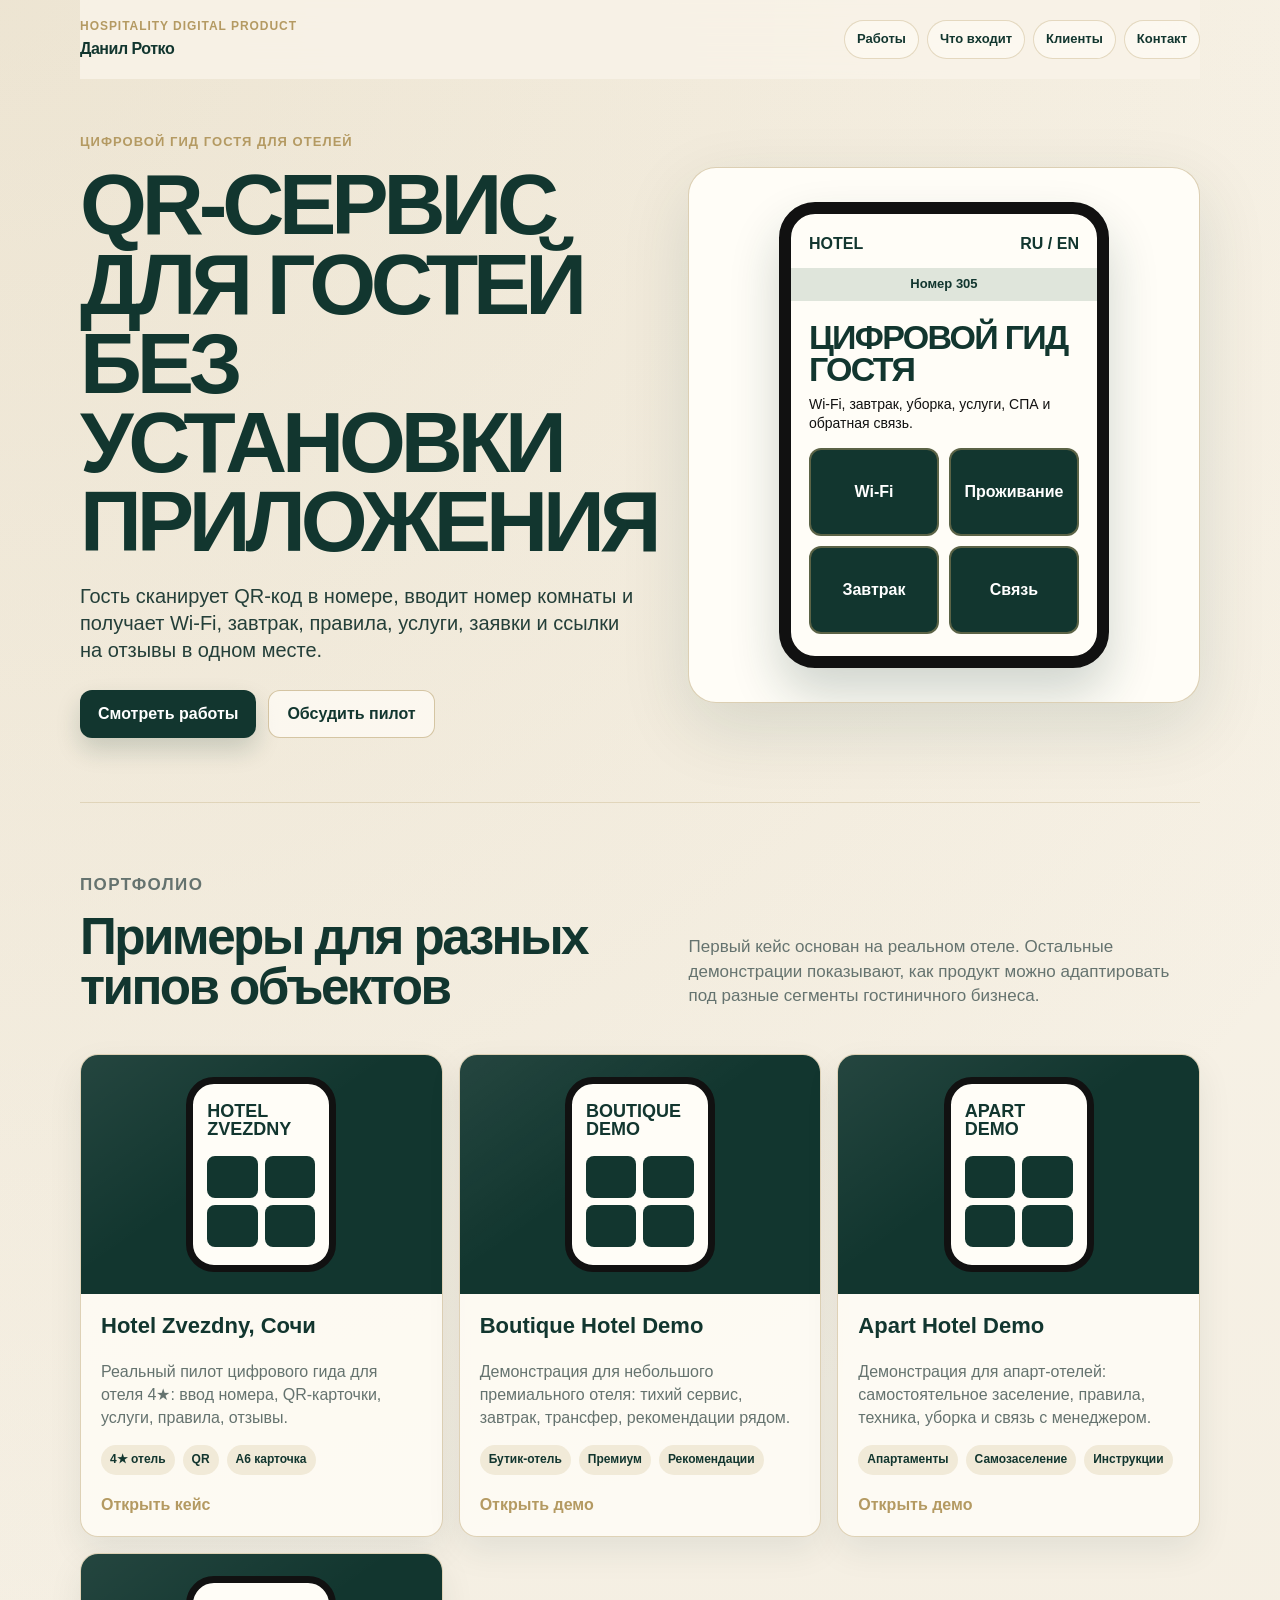
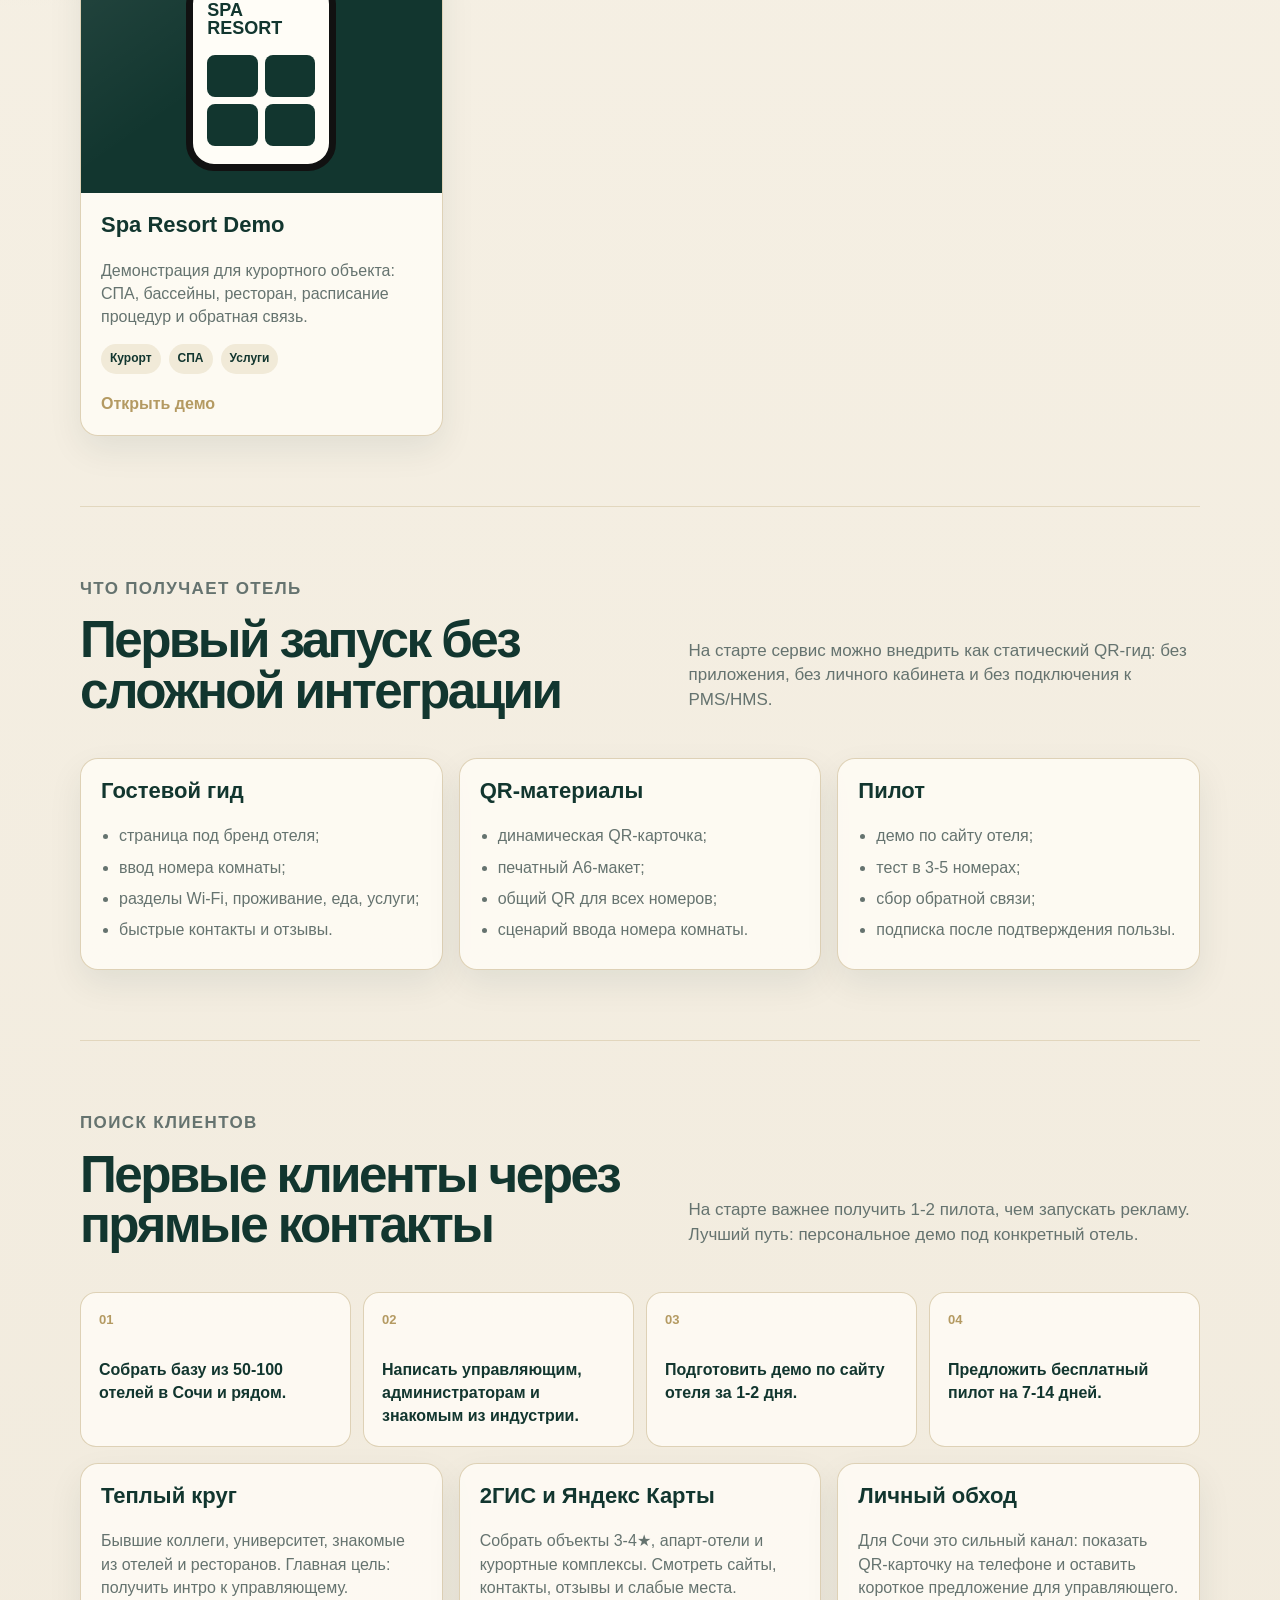
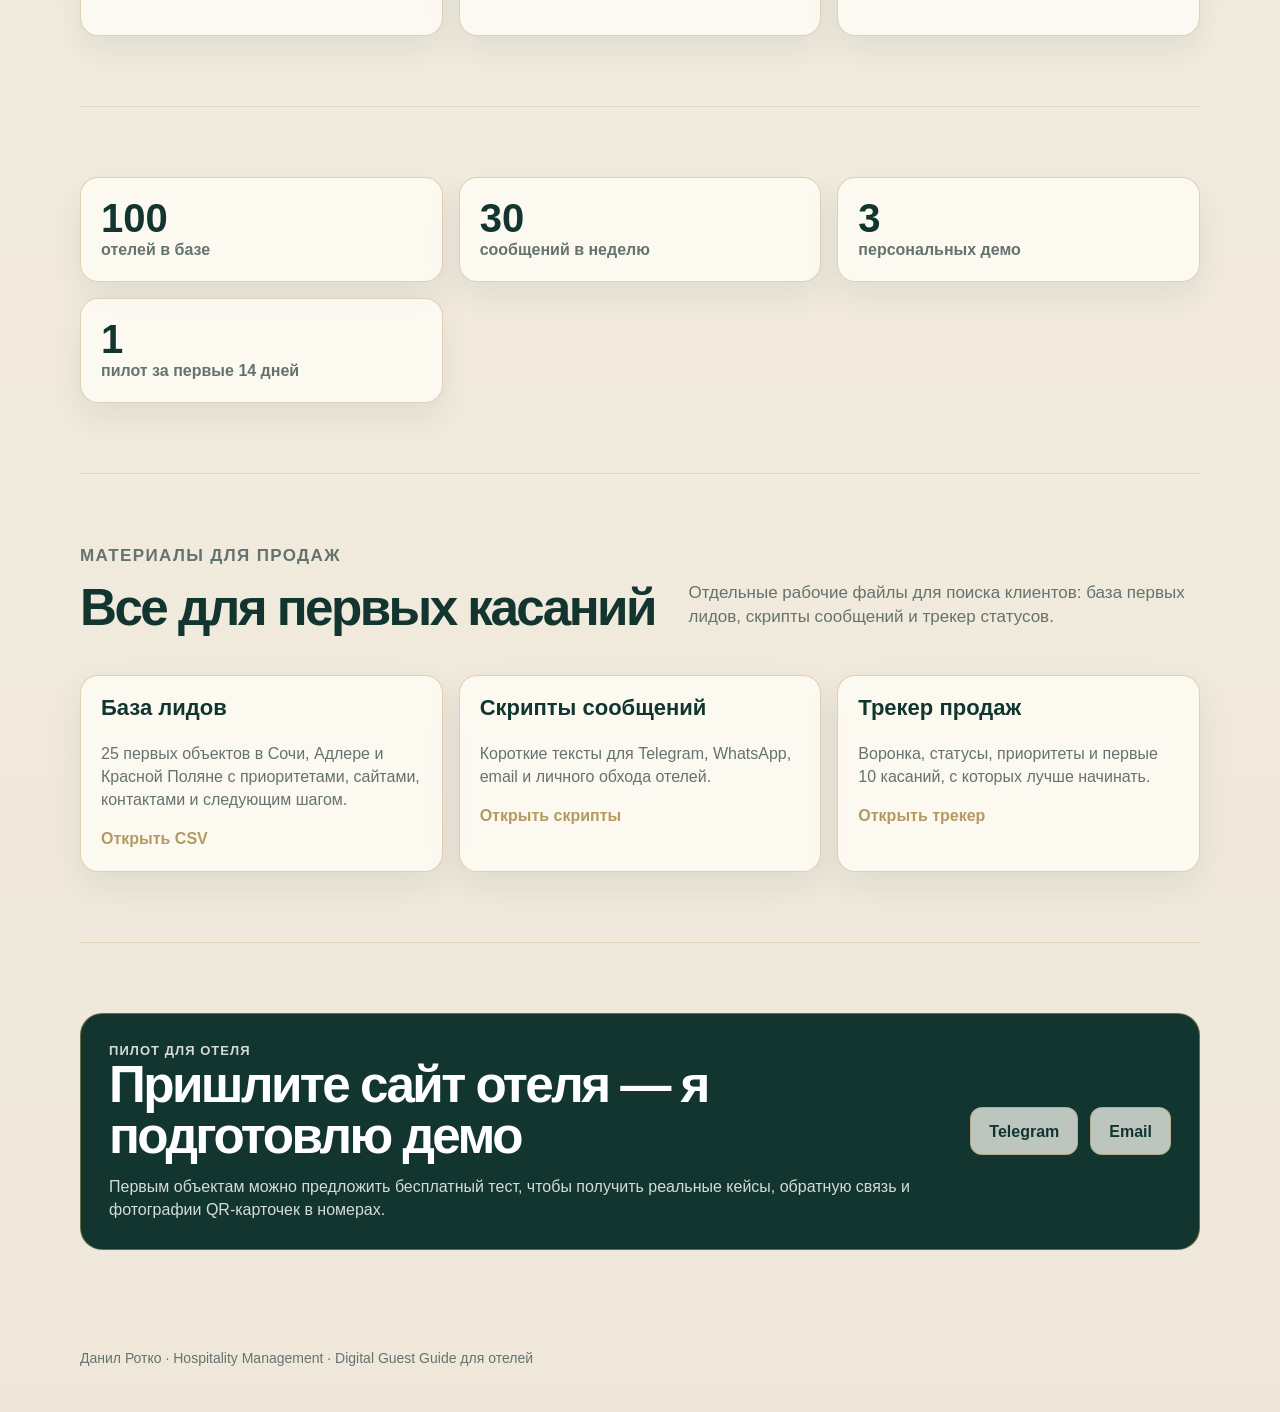
==== index.html @ a1981637 "Initial hotel portfolio" ====
<!doctype html>
<html lang="ru">
  <head>
    <meta charset="utf-8">
    <meta name="viewport" content="width=device-width, initial-scale=1">
    <title>Digital Guest Guide для отелей | Данил Ротко</title>
    <meta name="description" content="Портфолио цифровых гостевых гидов для отелей, апарт-отелей и курортных объектов.">
    <link rel="stylesheet" href="styles.css">
  </head>
  <body>
    <header class="topbar site-shell">
      <a class="brand" href="#top">
        <span>Hospitality Digital Product</span>
        Данил Ротко
      </a>
      <nav class="nav" aria-label="Навигация">
        <a href="#cases">Работы</a>
        <a href="#offer">Что входит</a>
        <a href="#clients">Клиенты</a>
        <a href="#contact">Контакт</a>
      </nav>
    </header>

    <main id="top">
      <section class="hero site-shell">
        <div>
          <p class="eyebrow">Цифровой гид гостя для отелей</p>
          <h1>QR-сервис для гостей без установки приложения</h1>
          <p class="lead">
            Гость сканирует QR-код в номере, вводит номер комнаты и получает Wi-Fi, завтрак, правила, услуги, заявки и ссылки на отзывы в одном месте.
          </p>
          <div class="button-row">
            <a class="button primary" href="#cases">Смотреть работы</a>
            <a class="button secondary" href="#contact">Обсудить пилот</a>
          </div>
        </div>
        <div class="hero-card" aria-label="Пример мобильного интерфейса">
          <div class="phone-preview">
            <div class="phone-top">
              <span>HOTEL</span>
              <span>RU / EN</span>
            </div>
            <div class="room-strip">Номер 305</div>
            <div class="phone-body">
              <h2 class="phone-title">Цифровой гид гостя</h2>
              <p class="phone-text">Wi-Fi, завтрак, уборка, услуги, СПА и обратная связь.</p>
              <div class="phone-grid">
                <div class="phone-tile">Wi-Fi</div>
                <div class="phone-tile">Проживание</div>
                <div class="phone-tile">Завтрак</div>
                <div class="phone-tile">Связь</div>
              </div>
            </div>
          </div>
        </div>
      </section>

      <section class="section site-shell" id="cases">
        <div class="section-head">
          <div>
            <p class="eyebrow">Портфолио</p>
            <h2>Примеры для разных типов объектов</h2>
          </div>
          <p>Первый кейс основан на реальном отеле. Остальные демонстрации показывают, как продукт можно адаптировать под разные сегменты гостиничного бизнеса.</p>
        </div>

        <div class="case-grid">
          <article class="case-card">
            <div class="case-visual">
              <div class="case-mini">
                <strong>Hotel Zvezdny</strong>
                <div><span></span><span></span><span></span><span></span></div>
              </div>
            </div>
            <div class="case-body">
              <h3>Hotel Zvezdny, Сочи</h3>
              <p>Реальный пилот цифрового гида для отеля 4★: ввод номера, QR-карточки, услуги, правила, отзывы.</p>
              <div class="tag-row">
                <span class="tag">4★ отель</span>
                <span class="tag">QR</span>
                <span class="tag">A6 карточка</span>
              </div>
              <a class="case-link" href="../zvezdny-guestbook/index.html">Открыть кейс</a>
            </div>
          </article>

          <article class="case-card">
            <div class="case-visual">
              <div class="case-mini">
                <strong>Boutique Demo</strong>
                <div><span></span><span></span><span></span><span></span></div>
              </div>
            </div>
            <div class="case-body">
              <h3>Boutique Hotel Demo</h3>
              <p>Демонстрация для небольшого премиального отеля: тихий сервис, завтрак, трансфер, рекомендации рядом.</p>
              <div class="tag-row">
                <span class="tag">Бутик-отель</span>
                <span class="tag">Премиум</span>
                <span class="tag">Рекомендации</span>
              </div>
              <a class="case-link" href="demos/boutique/index.html">Открыть демо</a>
            </div>
          </article>

          <article class="case-card">
            <div class="case-visual">
              <div class="case-mini">
                <strong>Apart Demo</strong>
                <div><span></span><span></span><span></span><span></span></div>
              </div>
            </div>
            <div class="case-body">
              <h3>Apart Hotel Demo</h3>
              <p>Демонстрация для апарт-отелей: самостоятельное заселение, правила, техника, уборка и связь с менеджером.</p>
              <div class="tag-row">
                <span class="tag">Апартаменты</span>
                <span class="tag">Самозаселение</span>
                <span class="tag">Инструкции</span>
              </div>
              <a class="case-link" href="demos/apart/index.html">Открыть демо</a>
            </div>
          </article>

          <article class="case-card">
            <div class="case-visual">
              <div class="case-mini">
                <strong>Spa Resort</strong>
                <div><span></span><span></span><span></span><span></span></div>
              </div>
            </div>
            <div class="case-body">
              <h3>Spa Resort Demo</h3>
              <p>Демонстрация для курортного объекта: СПА, бассейны, ресторан, расписание процедур и обратная связь.</p>
              <div class="tag-row">
                <span class="tag">Курорт</span>
                <span class="tag">СПА</span>
                <span class="tag">Услуги</span>
              </div>
              <a class="case-link" href="demos/spa/index.html">Открыть демо</a>
            </div>
          </article>
        </div>
      </section>

      <section class="section site-shell" id="offer">
        <div class="section-head">
          <div>
            <p class="eyebrow">Что получает отель</p>
            <h2>Первый запуск без сложной интеграции</h2>
          </div>
          <p>На старте сервис можно внедрить как статический QR-гид: без приложения, без личного кабинета и без подключения к PMS/HMS.</p>
        </div>

        <div class="offer-grid">
          <article class="offer-card">
            <h3>Гостевой гид</h3>
            <ul>
              <li>страница под бренд отеля;</li>
              <li>ввод номера комнаты;</li>
              <li>разделы Wi-Fi, проживание, еда, услуги;</li>
              <li>быстрые контакты и отзывы.</li>
            </ul>
          </article>
          <article class="offer-card">
            <h3>QR-материалы</h3>
            <ul>
              <li>динамическая QR-карточка;</li>
              <li>печатный A6-макет;</li>
              <li>общий QR для всех номеров;</li>
              <li>сценарий ввода номера комнаты.</li>
            </ul>
          </article>
          <article class="offer-card">
            <h3>Пилот</h3>
            <ul>
              <li>демо по сайту отеля;</li>
              <li>тест в 3-5 номерах;</li>
              <li>сбор обратной связи;</li>
              <li>подписка после подтверждения пользы.</li>
            </ul>
          </article>
        </div>
      </section>

      <section class="section site-shell" id="clients">
        <div class="section-head">
          <div>
            <p class="eyebrow">Поиск клиентов</p>
            <h2>Первые клиенты через прямые контакты</h2>
          </div>
          <p>На старте важнее получить 1-2 пилота, чем запускать рекламу. Лучший путь: персональное демо под конкретный отель.</p>
        </div>

        <ol class="steps">
          <li><span>01</span>Собрать базу из 50-100 отелей в Сочи и рядом.</li>
          <li><span>02</span>Написать управляющим, администраторам и знакомым из индустрии.</li>
          <li><span>03</span>Подготовить демо по сайту отеля за 1-2 дня.</li>
          <li><span>04</span>Предложить бесплатный пилот на 7-14 дней.</li>
        </ol>

        <div class="channel-grid" style="margin-top: 16px;">
          <article class="channel-card">
            <h3>Теплый круг</h3>
            <p>Бывшие коллеги, университет, знакомые из отелей и ресторанов. Главная цель: получить интро к управляющему.</p>
          </article>
          <article class="channel-card">
            <h3>2ГИС и Яндекс Карты</h3>
            <p>Собрать объекты 3-4★, апарт-отели и курортные комплексы. Смотреть сайты, контакты, отзывы и слабые места.</p>
          </article>
          <article class="channel-card">
            <h3>Личный обход</h3>
            <p>Для Сочи это сильный канал: показать QR-карточку на телефоне и оставить короткое предложение для управляющего.</p>
          </article>
        </div>
      </section>

      <section class="section site-shell">
        <div class="metric-grid">
          <article class="metric-card"><strong>100</strong><span>отелей в базе</span></article>
          <article class="metric-card"><strong>30</strong><span>сообщений в неделю</span></article>
          <article class="metric-card"><strong>3</strong><span>персональных демо</span></article>
          <article class="metric-card"><strong>1</strong><span>пилот за первые 14 дней</span></article>
        </div>
      </section>

      <section class="section site-shell" id="materials">
        <div class="section-head">
          <div>
            <p class="eyebrow">Материалы для продаж</p>
            <h2>Все для первых касаний</h2>
          </div>
          <p>Отдельные рабочие файлы для поиска клиентов: база первых лидов, скрипты сообщений и трекер статусов.</p>
        </div>

        <div class="offer-grid">
          <article class="offer-card">
            <h3>База лидов</h3>
            <p>25 первых объектов в Сочи, Адлере и Красной Поляне с приоритетами, сайтами, контактами и следующим шагом.</p>
            <a class="case-link" href="first-leads-sochi.csv">Открыть CSV</a>
          </article>
          <article class="offer-card">
            <h3>Скрипты сообщений</h3>
            <p>Короткие тексты для Telegram, WhatsApp, email и личного обхода отелей.</p>
            <a class="case-link" href="client-outreach.md">Открыть скрипты</a>
          </article>
          <article class="offer-card">
            <h3>Трекер продаж</h3>
            <p>Воронка, статусы, приоритеты и первые 10 касаний, с которых лучше начинать.</p>
            <a class="case-link" href="sales-pipeline.md">Открыть трекер</a>
          </article>
        </div>
      </section>

      <section class="section site-shell" id="contact">
        <div class="contact-box">
          <div>
            <p class="eyebrow">Пилот для отеля</p>
            <h2>Пришлите сайт отеля — я подготовлю демо</h2>
            <p>Первым объектам можно предложить бесплатный тест, чтобы получить реальные кейсы, обратную связь и фотографии QR-карточек в номерах.</p>
          </div>
          <div class="button-row">
            <a class="button secondary" href="https://t.me/lllovespr1ng">Telegram</a>
            <a class="button secondary" href="mailto:lllovespr1ng@gmail.com">Email</a>
          </div>
        </div>
      </section>
    </main>

    <footer class="footer site-shell">
      Данил Ротко · Hospitality Management · Digital Guest Guide для отелей
    </footer>
  </body>
</html>
---- styles.css ----
:root {
  --green-950: #082c29;
  --green-900: #12362f;
  --green-800: #1a443b;
  --gold: #b49a62;
  --gold-soft: #d9c89b;
  --paper: #fffdf7;
  --cream: #f4efe4;
  --line: #d4d0bf;
  --text: #142f2b;
  --muted: #65736f;
  --white: #ffffff;
  --shadow: 0 24px 70px rgba(18, 54, 47, 0.12);
}

* {
  box-sizing: border-box;
}

html {
  scroll-behavior: smooth;
}

body {
  margin: 0;
  background:
    radial-gradient(circle at top left, rgba(180, 154, 98, 0.16), transparent 34%),
    linear-gradient(180deg, #f8f3e8 0%, #efe8da 100%);
  color: var(--text);
  font-family: Inter, "Noto Sans", -apple-system, BlinkMacSystemFont, "Segoe UI", sans-serif;
  line-height: 1.45;
}

a {
  color: inherit;
  text-decoration: none;
}

.site-shell {
  width: min(1120px, calc(100% - 32px));
  margin: 0 auto;
}

.topbar {
  position: sticky;
  top: 0;
  z-index: 10;
  display: flex;
  align-items: center;
  justify-content: space-between;
  gap: 20px;
  padding: 18px 0;
  background: rgba(248, 243, 232, 0.86);
  backdrop-filter: blur(16px);
}

.brand {
  display: grid;
  gap: 2px;
  color: var(--green-900);
  font-weight: 900;
  letter-spacing: -0.03em;
}

.brand span {
  color: var(--gold);
  font-size: 12px;
  font-weight: 800;
  letter-spacing: 0.08em;
  text-transform: uppercase;
}

.nav {
  display: flex;
  flex-wrap: wrap;
  gap: 8px;
  justify-content: flex-end;
}

.nav a {
  padding: 9px 12px;
  border: 1px solid rgba(180, 154, 98, 0.34);
  border-radius: 999px;
  background: rgba(255, 253, 247, 0.58);
  color: var(--green-900);
  font-size: 13px;
  font-weight: 800;
}

.hero {
  display: grid;
  grid-template-columns: minmax(0, 1.05fr) minmax(320px, 0.95fr);
  gap: 42px;
  align-items: center;
  padding: 54px 0 64px;
}

.eyebrow {
  margin: 0 0 14px;
  color: var(--gold);
  font-size: 13px;
  font-weight: 900;
  letter-spacing: 0.08em;
  text-transform: uppercase;
}

h1,
h2,
h3,
p {
  margin-top: 0;
}

h1 {
  margin-bottom: 22px;
  color: var(--green-900);
  font-size: clamp(44px, 7vw, 86px);
  line-height: 0.92;
  letter-spacing: -0.06em;
  text-transform: uppercase;
}

h2 {
  margin-bottom: 14px;
  color: var(--green-900);
  font-size: clamp(32px, 4vw, 54px);
  line-height: 0.98;
  letter-spacing: -0.05em;
}

h3 {
  color: var(--green-900);
  font-size: 22px;
  line-height: 1.08;
}

.lead {
  max-width: 640px;
  margin-bottom: 26px;
  color: #243f39;
  font-size: 20px;
  line-height: 1.35;
}

.button-row {
  display: flex;
  flex-wrap: wrap;
  gap: 12px;
}

.button {
  display: inline-flex;
  min-height: 48px;
  align-items: center;
  justify-content: center;
  border-radius: 12px;
  padding: 0 18px;
  font-weight: 900;
}

.button.primary {
  background: var(--green-900);
  color: var(--white);
  box-shadow: 0 12px 24px rgba(18, 54, 47, 0.18);
}

.button.secondary {
  border: 1px solid rgba(180, 154, 98, 0.54);
  background: rgba(255, 253, 247, 0.72);
  color: var(--green-900);
}

.hero-card {
  position: relative;
  overflow: hidden;
  min-height: 520px;
  border: 1px solid rgba(180, 154, 98, 0.46);
  border-radius: 28px;
  background: var(--paper);
  box-shadow: var(--shadow);
}

.phone-preview {
  width: min(330px, 84%);
  margin: 34px auto;
  overflow: hidden;
  border: 12px solid #111;
  border-radius: 36px;
  background: var(--paper);
  box-shadow: 0 26px 50px rgba(18, 54, 47, 0.2);
}

.phone-top {
  display: flex;
  justify-content: space-between;
  padding: 18px 18px 12px;
  color: var(--green-900);
  font-weight: 900;
}

.room-strip {
  padding: 7px;
  background: #dfe5db;
  color: var(--green-900);
  font-size: 13px;
  font-weight: 800;
  text-align: center;
}

.phone-body {
  padding: 20px 18px 22px;
}

.phone-title {
  margin: 0 0 10px;
  color: var(--green-900);
  font-size: 34px;
  line-height: 0.95;
  letter-spacing: -0.05em;
  text-transform: uppercase;
}

.phone-text {
  margin: 0 0 16px;
  color: #111;
  font-size: 14px;
  line-height: 1.32;
}

.phone-grid {
  display: grid;
  grid-template-columns: repeat(2, 1fr);
  gap: 10px;
}

.phone-tile {
  min-height: 88px;
  display: grid;
  place-items: center;
  border: 2px solid rgba(180, 154, 98, 0.45);
  border-radius: 12px;
  background: var(--green-900);
  color: var(--white);
  font-weight: 900;
}

.section {
  padding: 70px 0;
  border-top: 1px solid rgba(180, 154, 98, 0.28);
}

.section-head {
  display: grid;
  grid-template-columns: minmax(0, 0.8fr) minmax(260px, 0.7fr);
  gap: 24px;
  align-items: end;
  margin-bottom: 28px;
}

.section-head p {
  color: var(--muted);
  font-size: 17px;
}

.case-grid,
.offer-grid,
.channel-grid,
.metric-grid {
  display: grid;
  grid-template-columns: repeat(3, minmax(0, 1fr));
  gap: 16px;
}

.case-card,
.offer-card,
.channel-card,
.metric-card,
.demo-panel {
  border: 1px solid rgba(180, 154, 98, 0.42);
  border-radius: 18px;
  background: rgba(255, 253, 247, 0.8);
  box-shadow: 0 14px 34px rgba(18, 54, 47, 0.08);
}

.case-card {
  display: grid;
  overflow: hidden;
}

.case-visual {
  min-height: 220px;
  display: grid;
  place-items: center;
  padding: 22px;
  background:
    linear-gradient(145deg, rgba(255, 255, 255, 0.08), transparent 45%),
    var(--green-900);
}

.case-mini {
  width: 150px;
  min-height: 190px;
  border: 7px solid #111;
  border-radius: 28px;
  background: var(--paper);
  padding: 18px 14px;
}

.case-mini strong {
  display: block;
  color: var(--green-900);
  font-size: 18px;
  line-height: 1;
  text-transform: uppercase;
}

.case-mini div {
  display: grid;
  grid-template-columns: repeat(2, 1fr);
  gap: 7px;
  margin-top: 18px;
}

.case-mini span {
  min-height: 42px;
  border-radius: 8px;
  background: var(--green-900);
}

.case-body,
.offer-card,
.channel-card,
.metric-card {
  padding: 20px;
}

.case-body p,
.offer-card p,
.channel-card p {
  color: var(--muted);
}

.tag-row {
  display: flex;
  flex-wrap: wrap;
  gap: 8px;
  margin: 12px 0 18px;
}

.tag {
  padding: 6px 9px;
  border-radius: 999px;
  background: #f1ead8;
  color: var(--green-900);
  font-size: 12px;
  font-weight: 900;
}

.case-link {
  color: var(--gold);
  font-weight: 900;
}

.offer-card ul,
.channel-card ul,
.steps {
  margin: 0;
  padding-left: 18px;
  color: var(--muted);
}

.offer-card li,
.channel-card li,
.steps li {
  margin: 8px 0;
}

.steps {
  display: grid;
  grid-template-columns: repeat(4, minmax(0, 1fr));
  gap: 12px;
  padding: 0;
  list-style: none;
}

.steps li {
  min-height: 150px;
  margin: 0;
  padding: 18px;
  border: 1px solid rgba(180, 154, 98, 0.42);
  border-radius: 16px;
  background: rgba(255, 253, 247, 0.8);
  color: var(--green-900);
  font-weight: 900;
}

.steps span {
  display: block;
  margin-bottom: 28px;
  color: var(--gold);
  font-size: 13px;
}

.metric-card strong {
  display: block;
  color: var(--green-900);
  font-size: 40px;
  line-height: 1;
}

.metric-card span {
  color: var(--muted);
  font-weight: 800;
}

.contact-box {
  display: grid;
  grid-template-columns: minmax(0, 1fr) auto;
  gap: 20px;
  align-items: center;
  padding: 28px;
  border: 1px solid rgba(180, 154, 98, 0.54);
  border-radius: 22px;
  background: var(--green-900);
  color: var(--white);
}

.contact-box h2,
.contact-box p {
  color: var(--white);
}

.contact-box p {
  margin-bottom: 0;
  opacity: 0.82;
}

.footer {
  padding: 28px 0 44px;
  color: var(--muted);
  font-size: 14px;
}

.demo-page {
  min-height: 100vh;
  display: grid;
  place-items: center;
  padding: 28px 16px;
}

.demo-phone {
  width: min(390px, 100%);
  overflow: hidden;
  border: 12px solid #111;
  border-radius: 38px;
  background: var(--paper);
  box-shadow: var(--shadow);
}

.demo-header {
  display: flex;
  justify-content: space-between;
  padding: 18px;
  border-bottom: 1px solid rgba(180, 154, 98, 0.34);
  color: var(--green-900);
  font-weight: 900;
}

.demo-room {
  padding: 7px;
  background: #dfe5db;
  color: var(--green-900);
  font-size: 13px;
  font-weight: 800;
  text-align: center;
}

.demo-content {
  padding: 22px 18px 28px;
}

.demo-content h1 {
  font-size: 44px;
}

.demo-content p {
  color: #111;
}

.demo-grid {
  display: grid;
  grid-template-columns: repeat(2, 1fr);
  gap: 12px;
  margin: 20px 0;
}

.demo-tile {
  min-height: 104px;
  display: grid;
  place-items: center;
  border: 2px solid rgba(180, 154, 98, 0.46);
  border-radius: 12px;
  background: var(--green-900);
  color: var(--white);
  font-weight: 900;
  text-align: center;
}

.demo-info {
  display: grid;
  gap: 10px;
}

.demo-info article {
  padding: 14px;
  border: 1px solid rgba(180, 154, 98, 0.42);
  border-radius: 12px;
  background: #fffdf8;
}

.demo-info h3 {
  margin: 0 0 6px;
  font-size: 18px;
}

.demo-info p {
  margin: 0;
  color: var(--muted);
  font-size: 14px;
}

@media (max-width: 860px) {
  .hero,
  .section-head,
  .contact-box {
    grid-template-columns: 1fr;
  }

  .case-grid,
  .offer-grid,
  .channel-grid,
  .metric-grid,
  .steps {
    grid-template-columns: 1fr;
  }

  .hero {
    padding-top: 28px;
  }

  .hero-card {
    min-height: auto;
  }
}

@media (max-width: 560px) {
  .site-shell {
    width: min(100% - 24px, 1120px);
  }

  .topbar {
    align-items: flex-start;
    flex-direction: column;
  }

  .nav {
    justify-content: flex-start;
  }

  .section {
    padding: 46px 0;
  }

  .phone-preview {
    width: min(310px, 88%);
  }
}
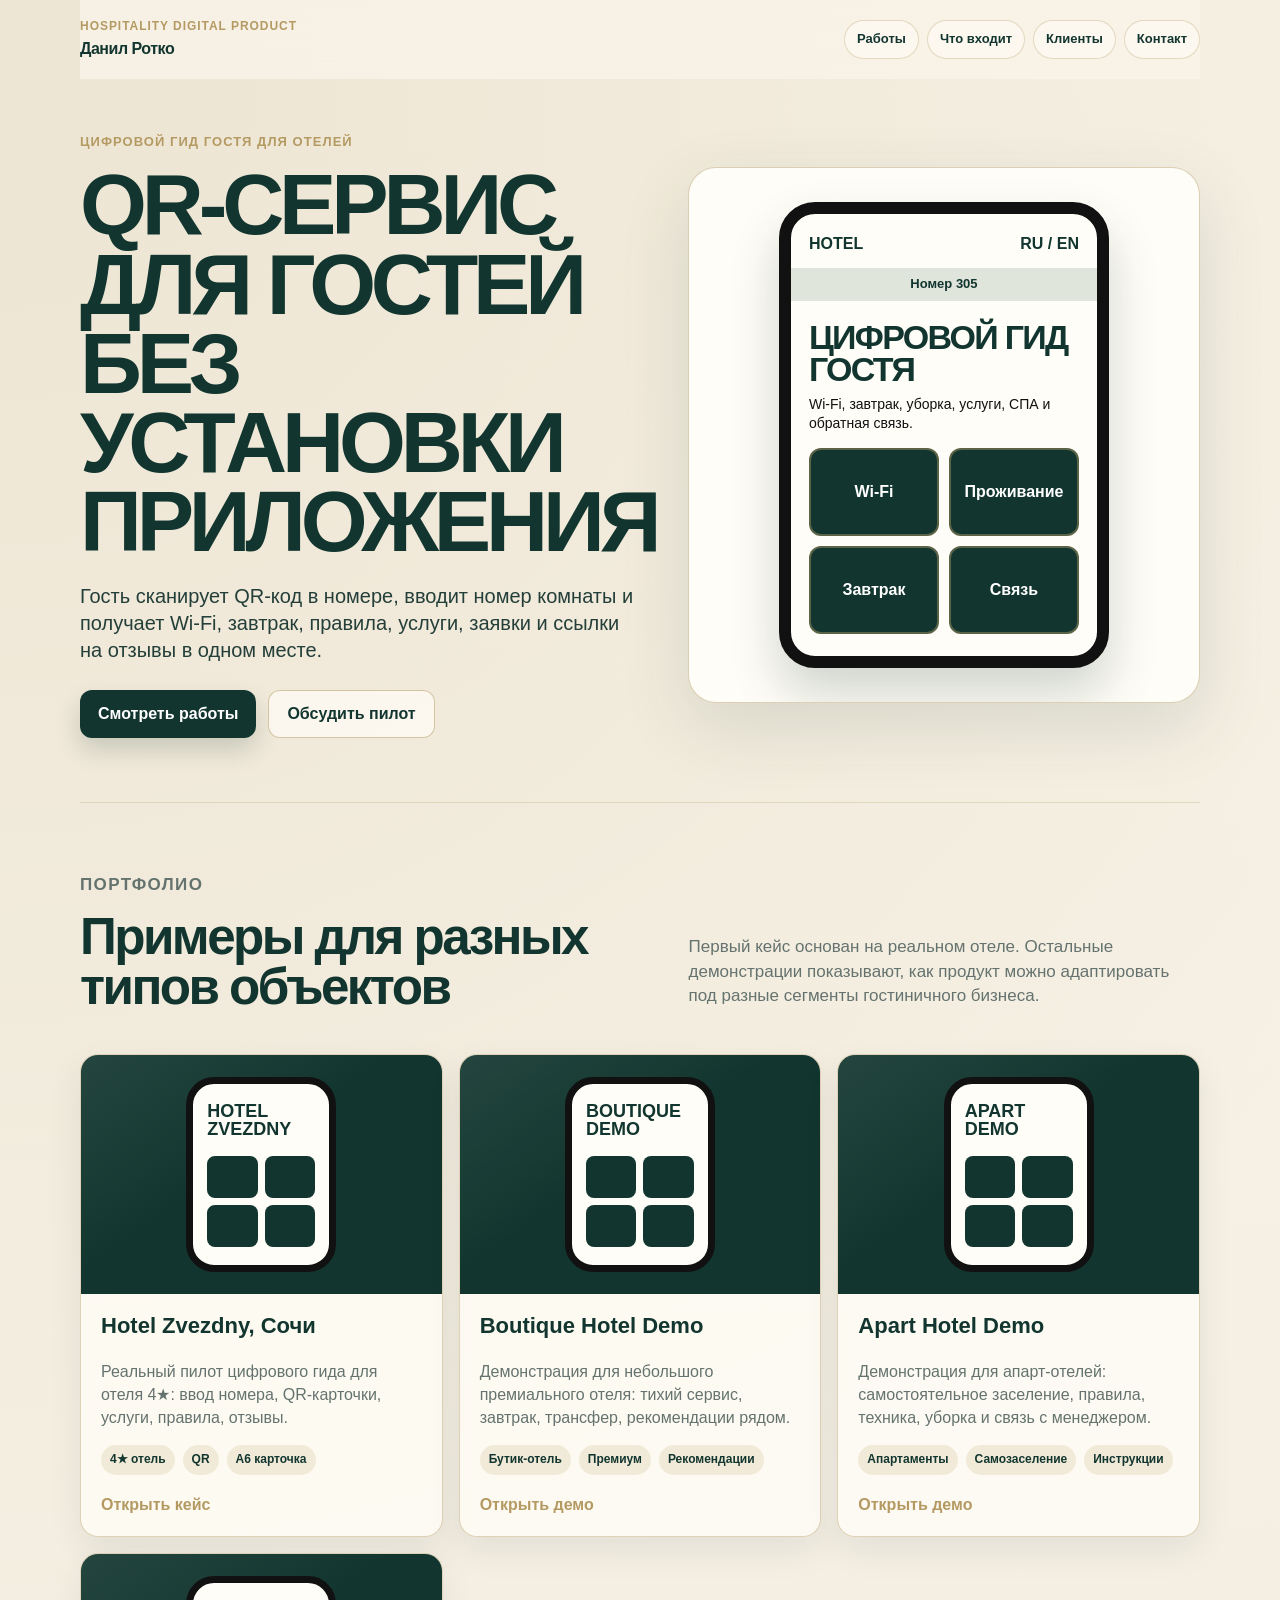
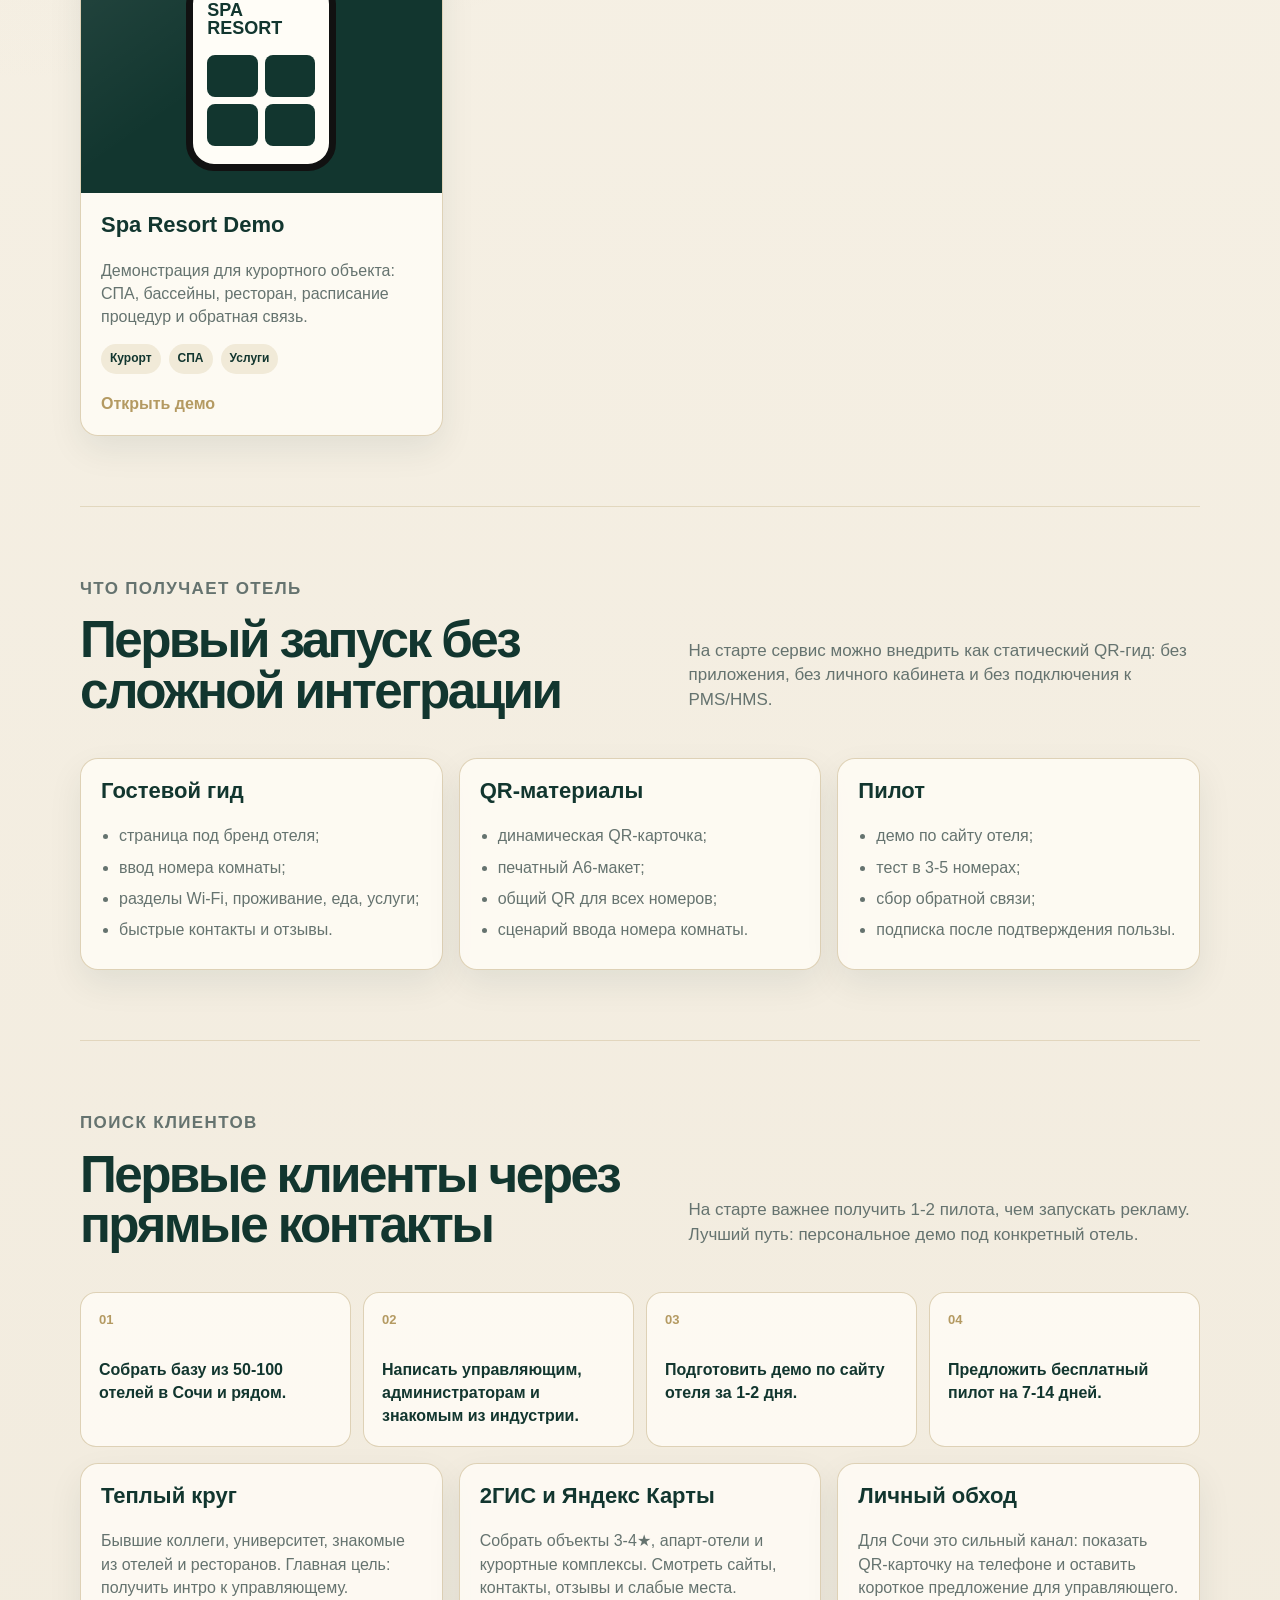
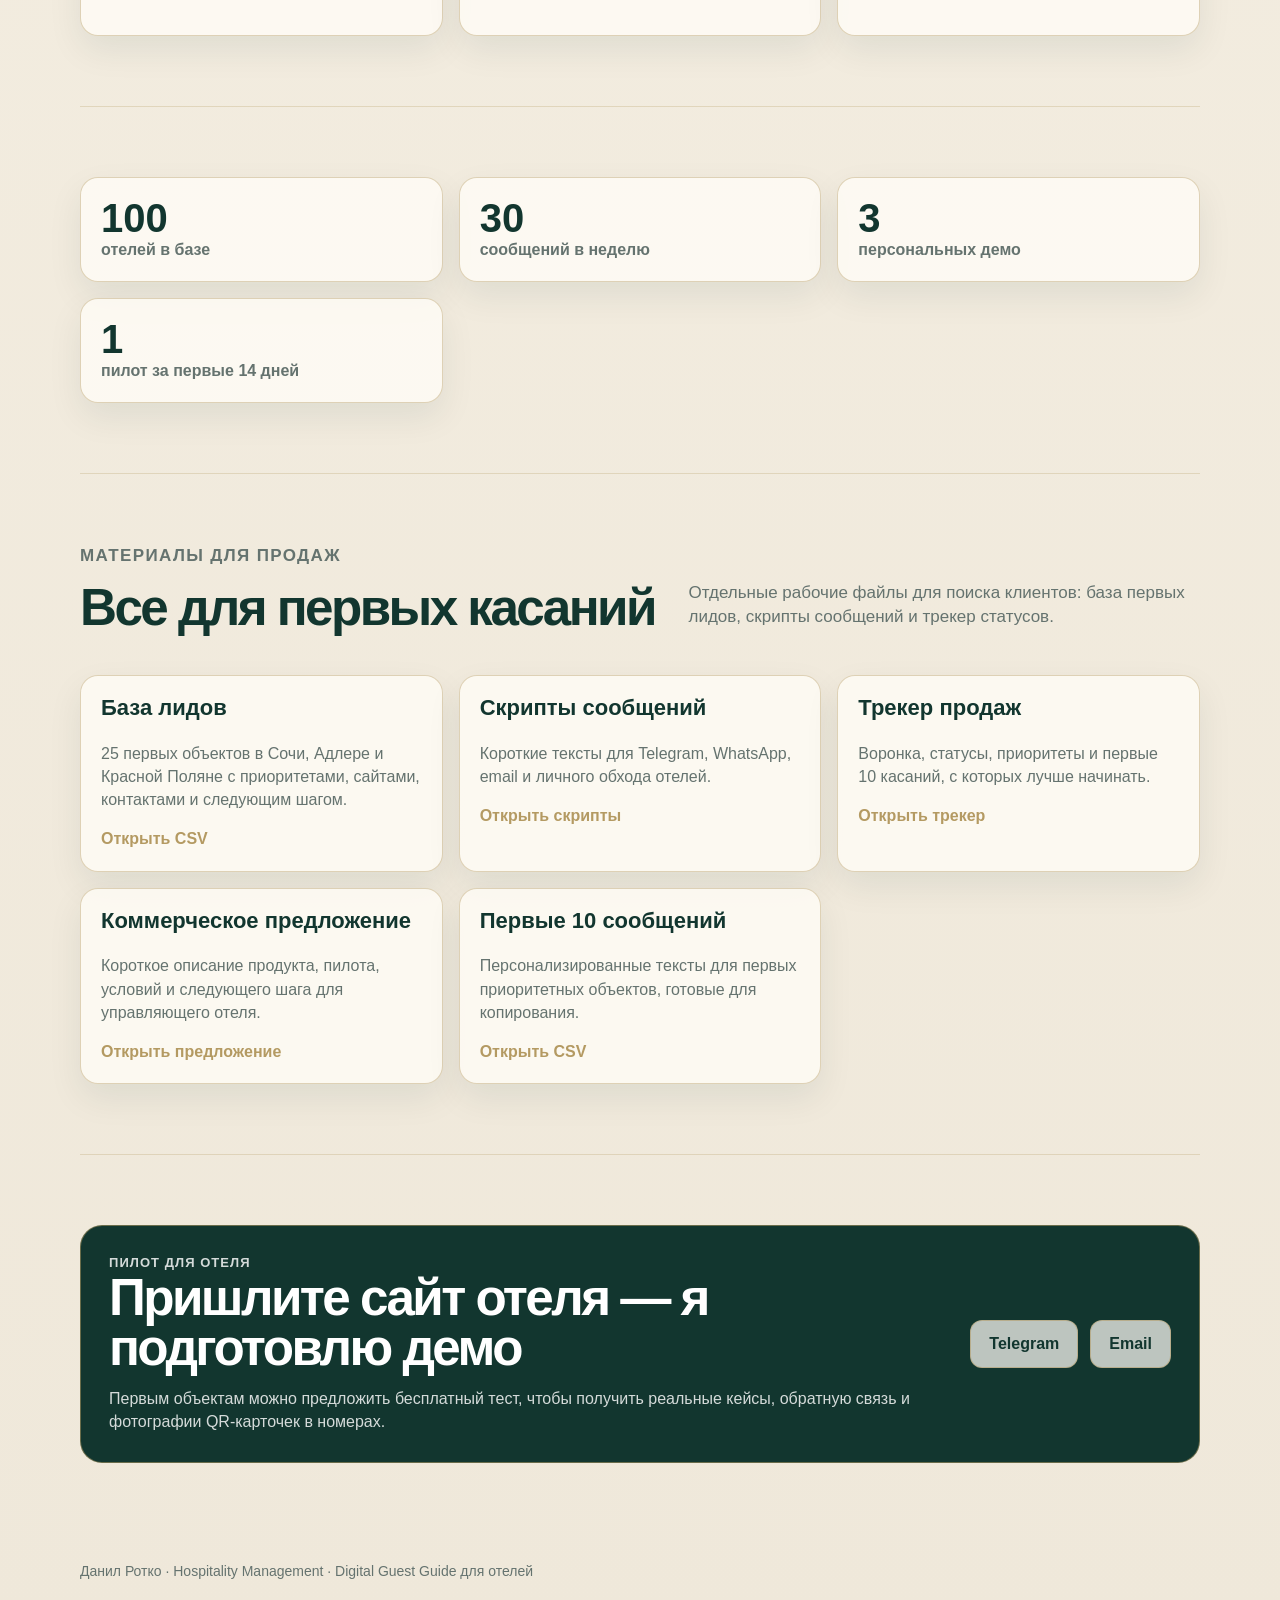
==== commit 1740db15: "Add first client outreach pack" ====
--- a/index.html
+++ b/index.html
@@ -249,6 +249,16 @@
             <p>Воронка, статусы, приоритеты и первые 10 касаний, с которых лучше начинать.</p>
             <a class="case-link" href="sales-pipeline.md">Открыть трекер</a>
           </article>
+          <article class="offer-card">
+            <h3>Коммерческое предложение</h3>
+            <p>Короткое описание продукта, пилота, условий и следующего шага для управляющего отеля.</p>
+            <a class="case-link" href="commercial-offer.md">Открыть предложение</a>
+          </article>
+          <article class="offer-card">
+            <h3>Первые 10 сообщений</h3>
+            <p>Персонализированные тексты для первых приоритетных объектов, готовые для копирования.</p>
+            <a class="case-link" href="first-10-messages.csv">Открыть CSV</a>
+          </article>
         </div>
       </section>
 
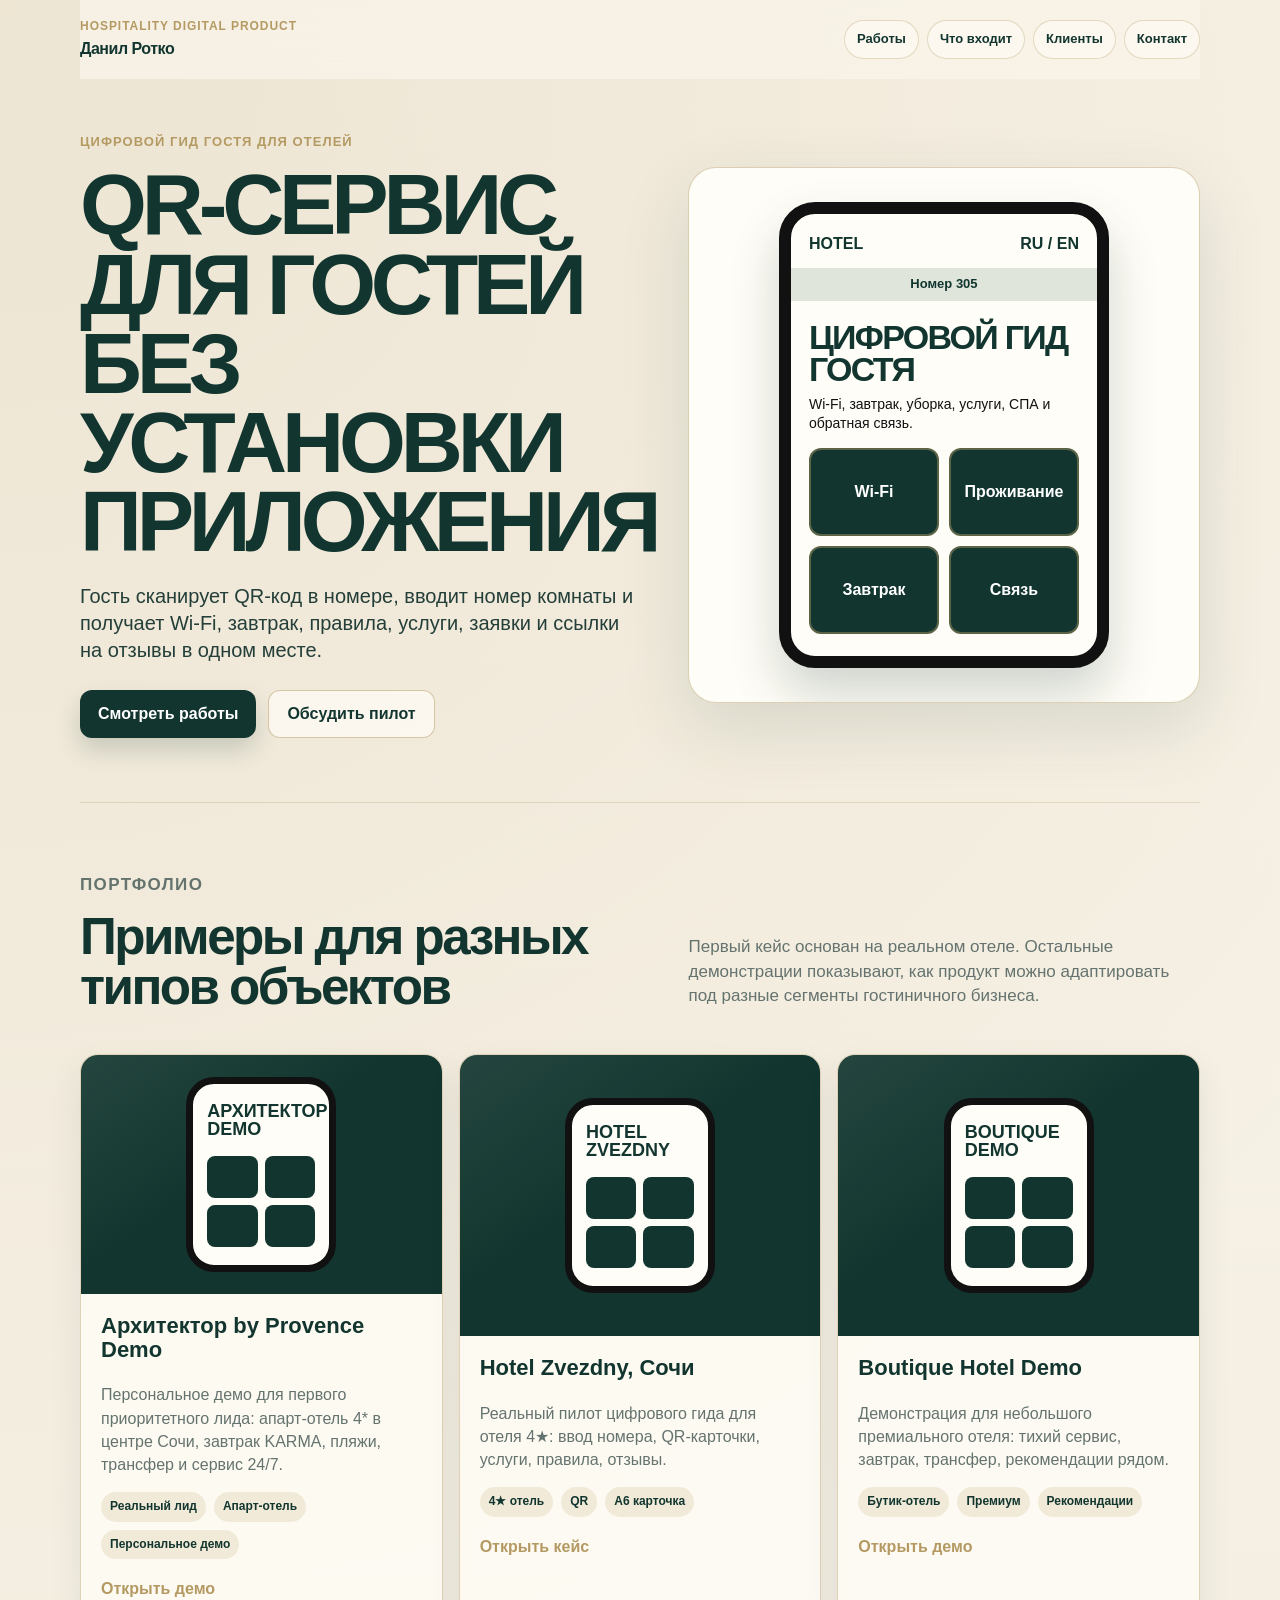
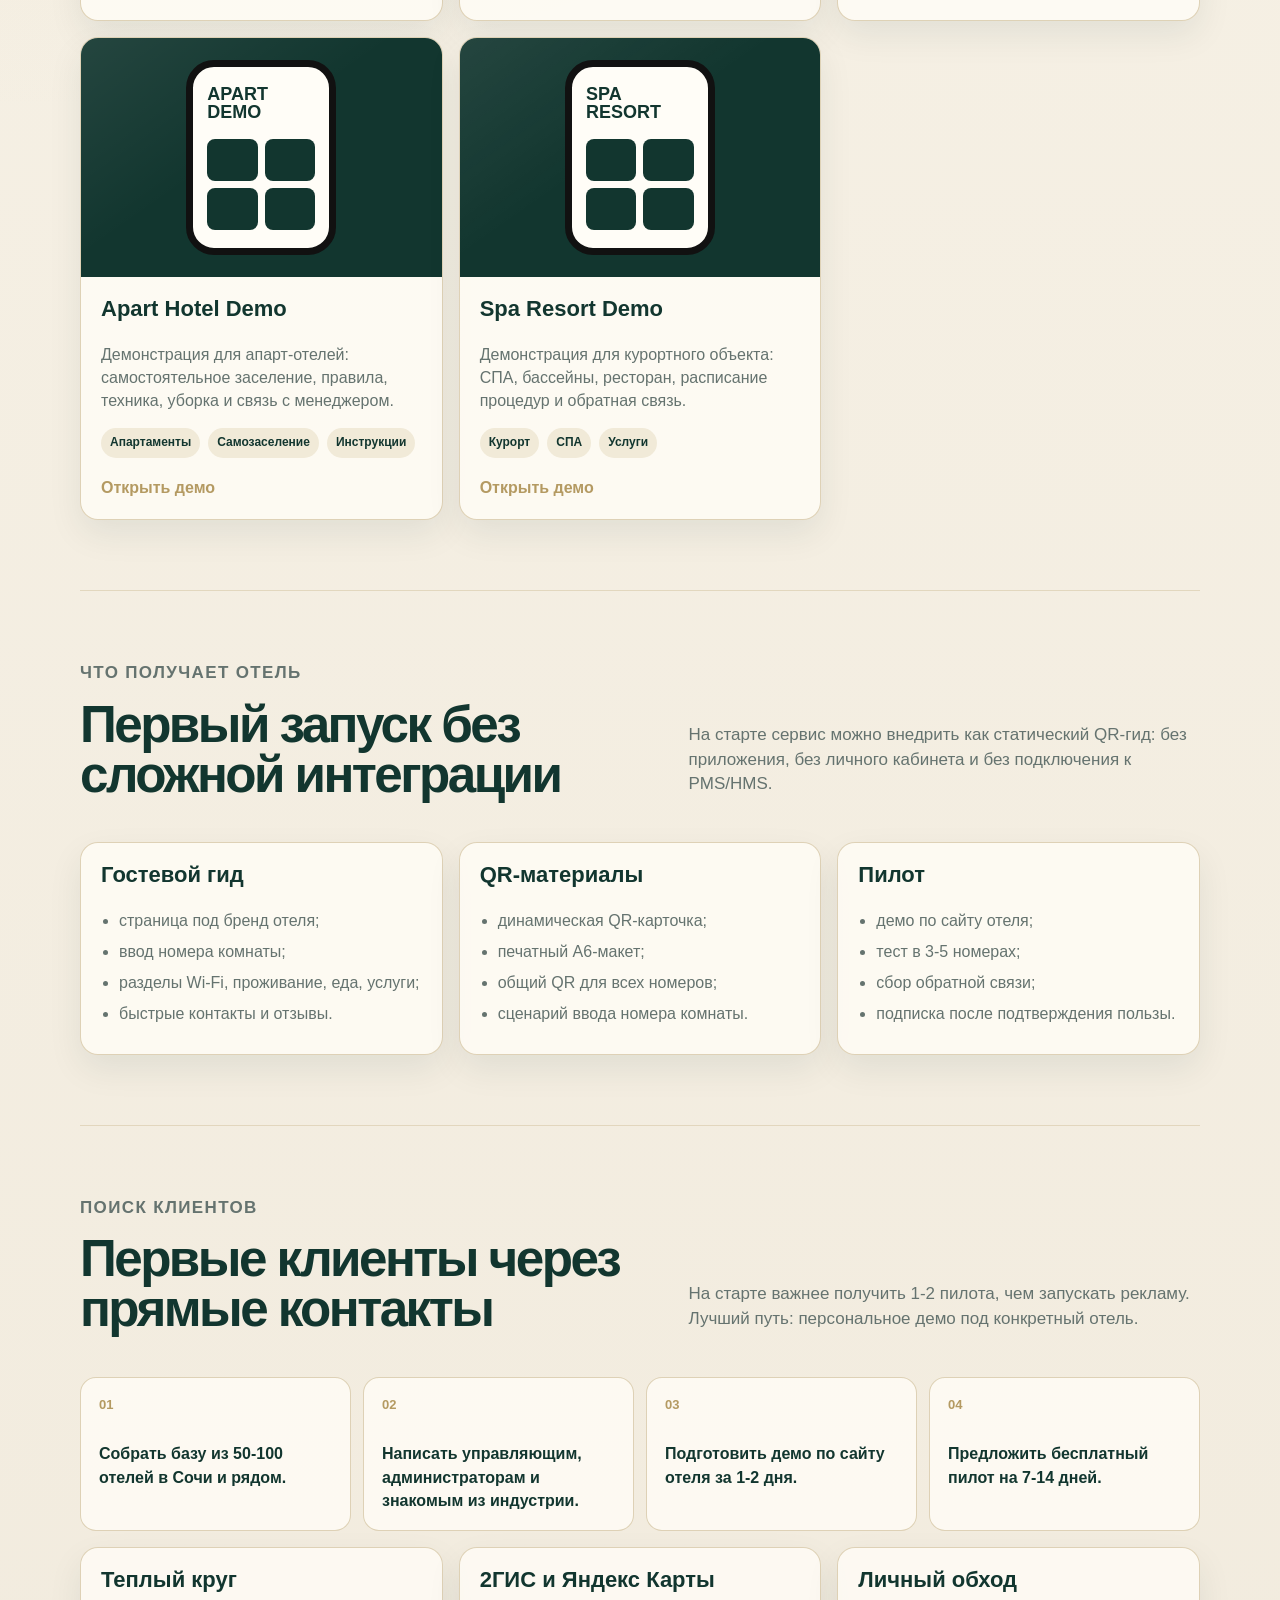
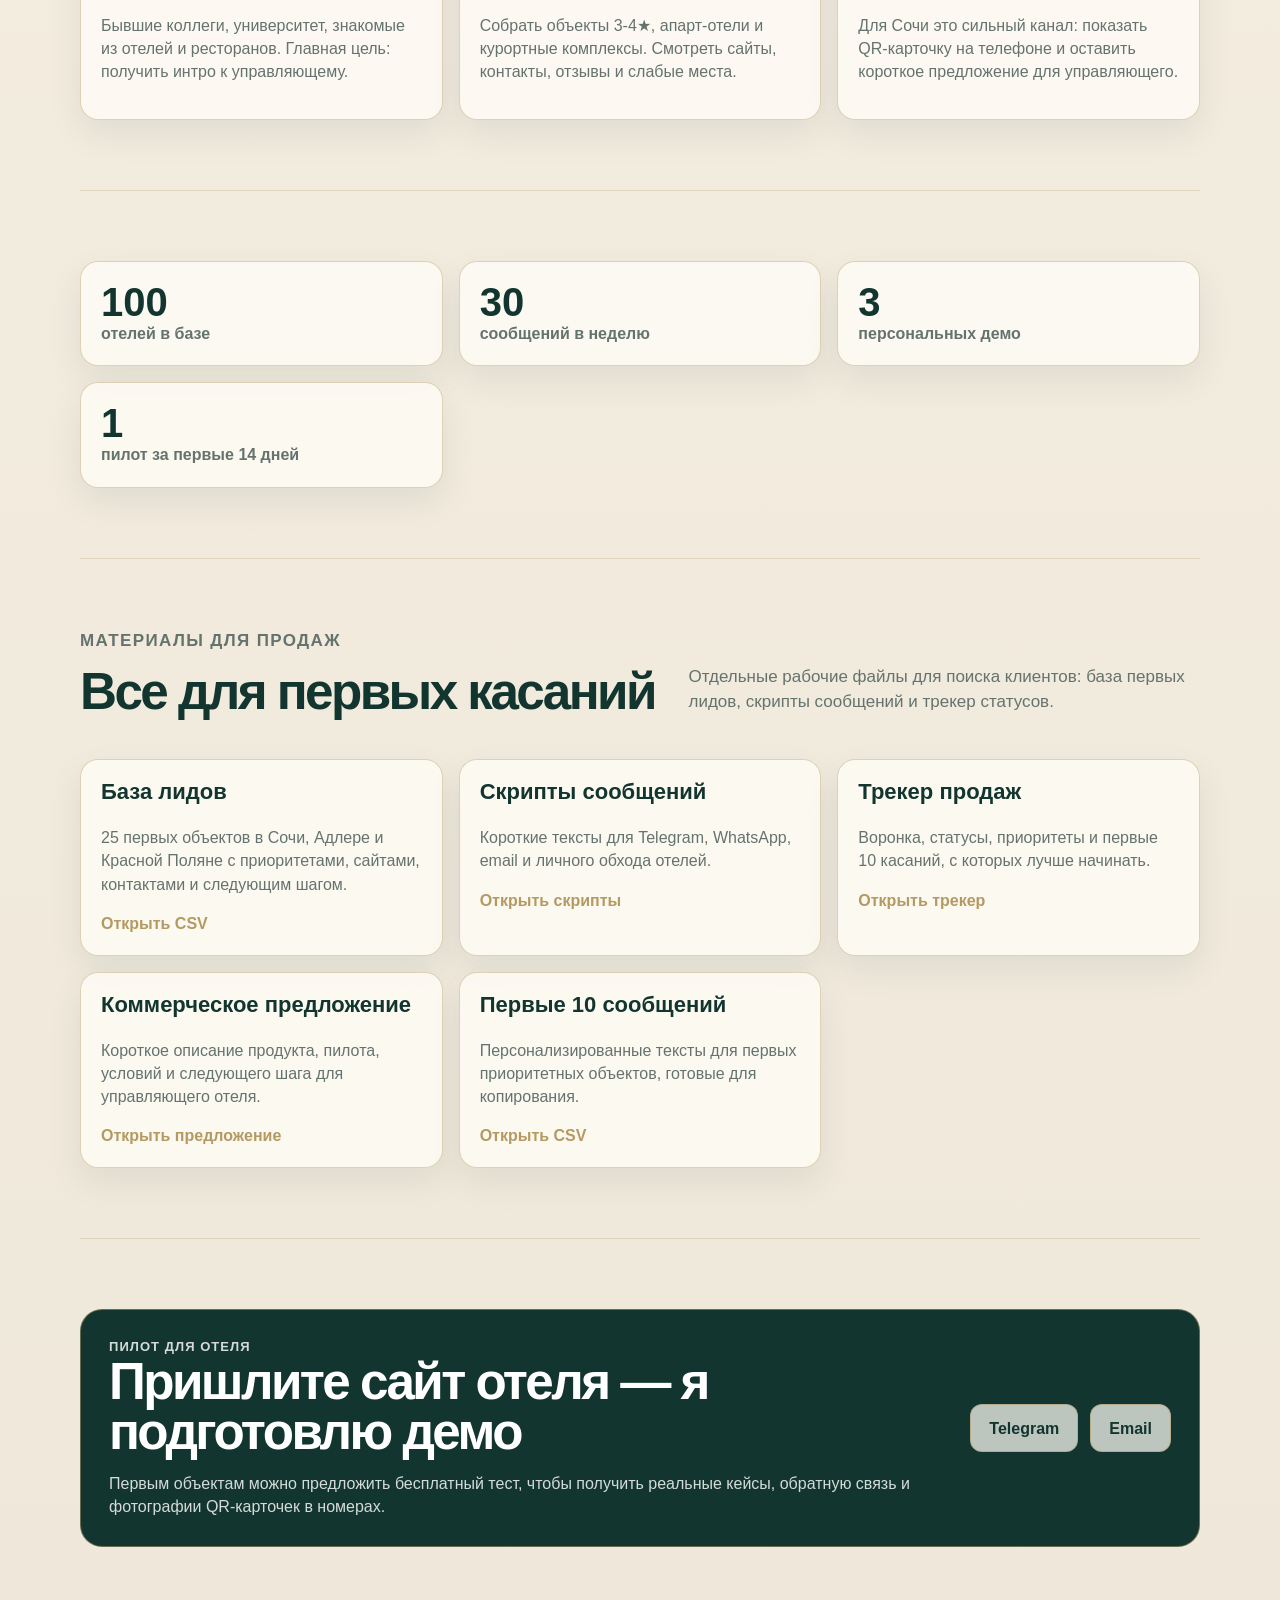
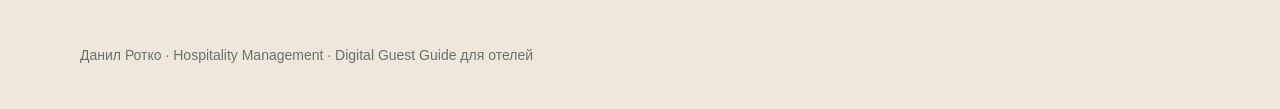
==== commit e3d8bb26: "Add Architector personalized demo" ====
--- a/index.html
+++ b/index.html
@@ -68,6 +68,25 @@
           <article class="case-card">
             <div class="case-visual">
               <div class="case-mini">
+                <strong>Архитектор Demo</strong>
+                <div><span></span><span></span><span></span><span></span></div>
+              </div>
+            </div>
+            <div class="case-body">
+              <h3>Архитектор by Provence Demo</h3>
+              <p>Персональное демо для первого приоритетного лида: апарт-отель 4* в центре Сочи, завтрак KARMA, пляжи, трансфер и сервис 24/7.</p>
+              <div class="tag-row">
+                <span class="tag">Реальный лид</span>
+                <span class="tag">Апарт-отель</span>
+                <span class="tag">Персональное демо</span>
+              </div>
+              <a class="case-link" href="demos/architector/index.html">Открыть демо</a>
+            </div>
+          </article>
+
+          <article class="case-card">
+            <div class="case-visual">
+              <div class="case-mini">
                 <strong>Hotel Zvezdny</strong>
                 <div><span></span><span></span><span></span><span></span></div>
               </div>
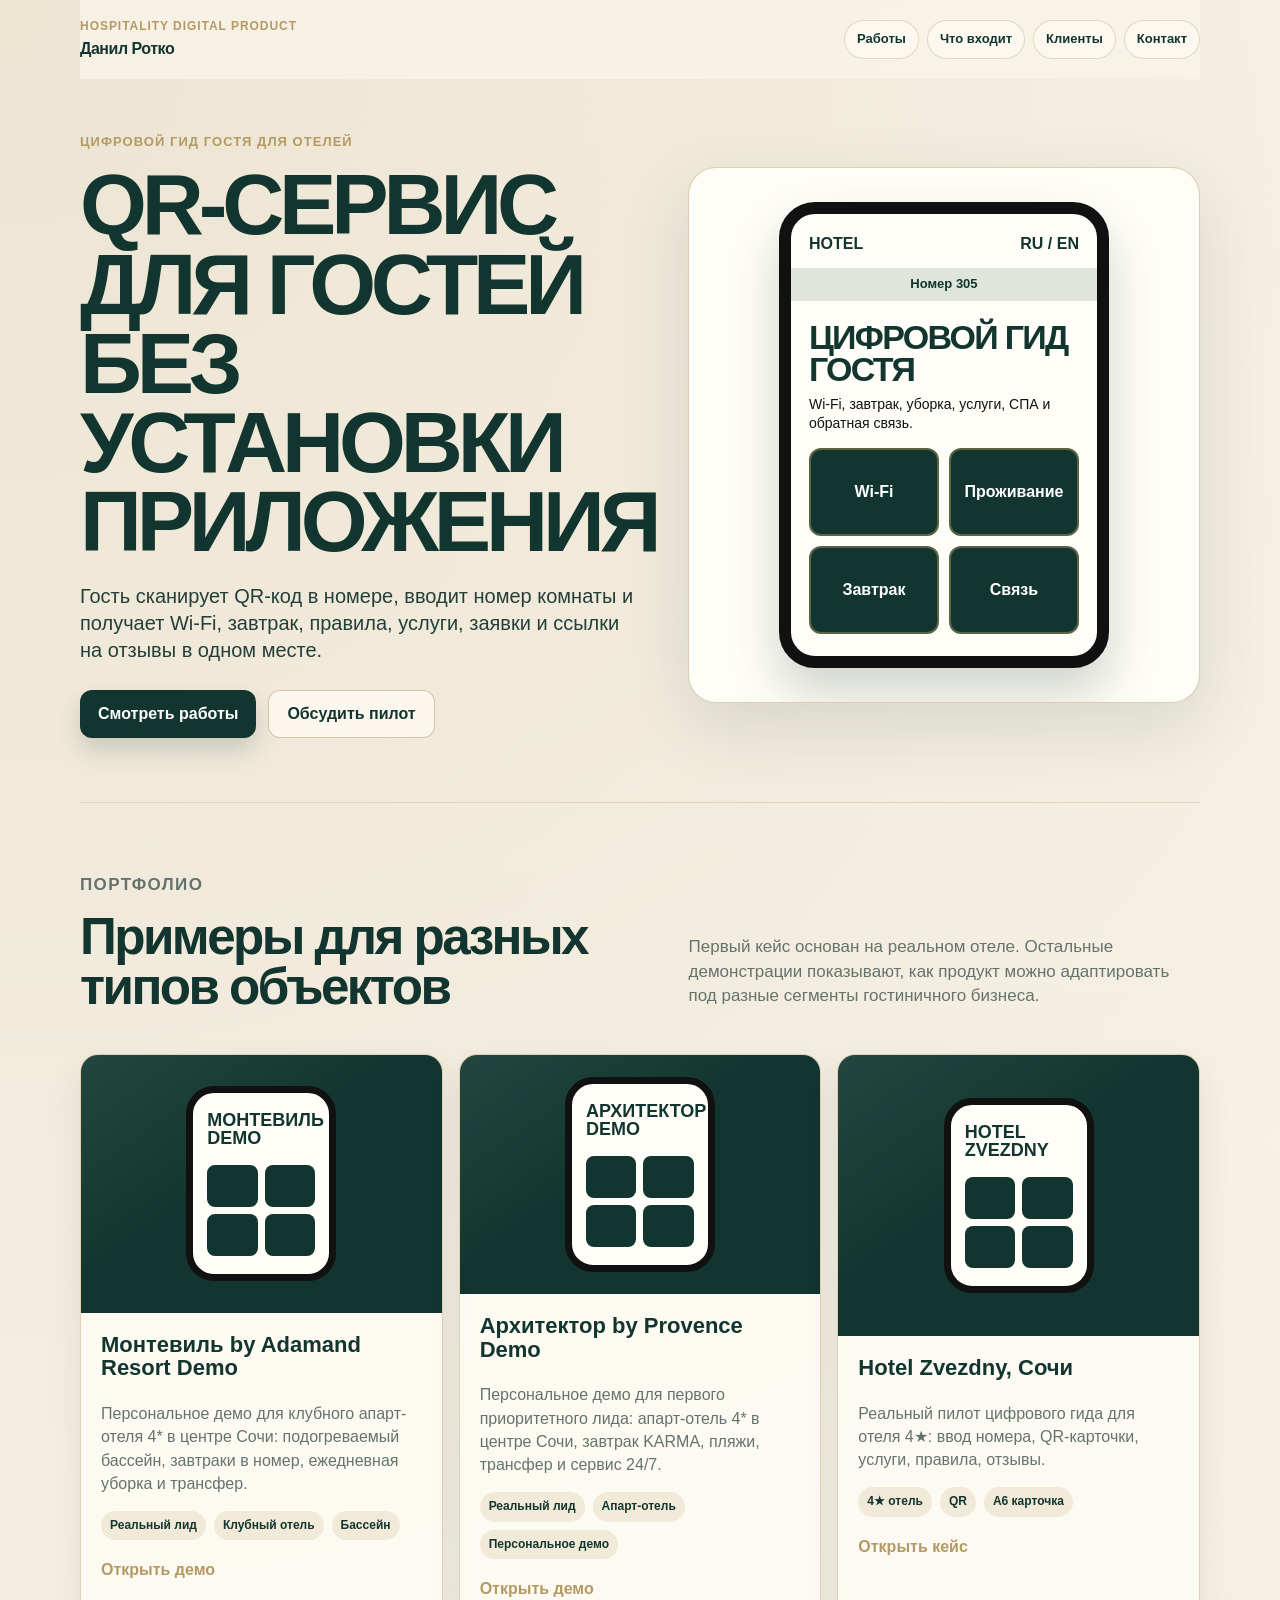
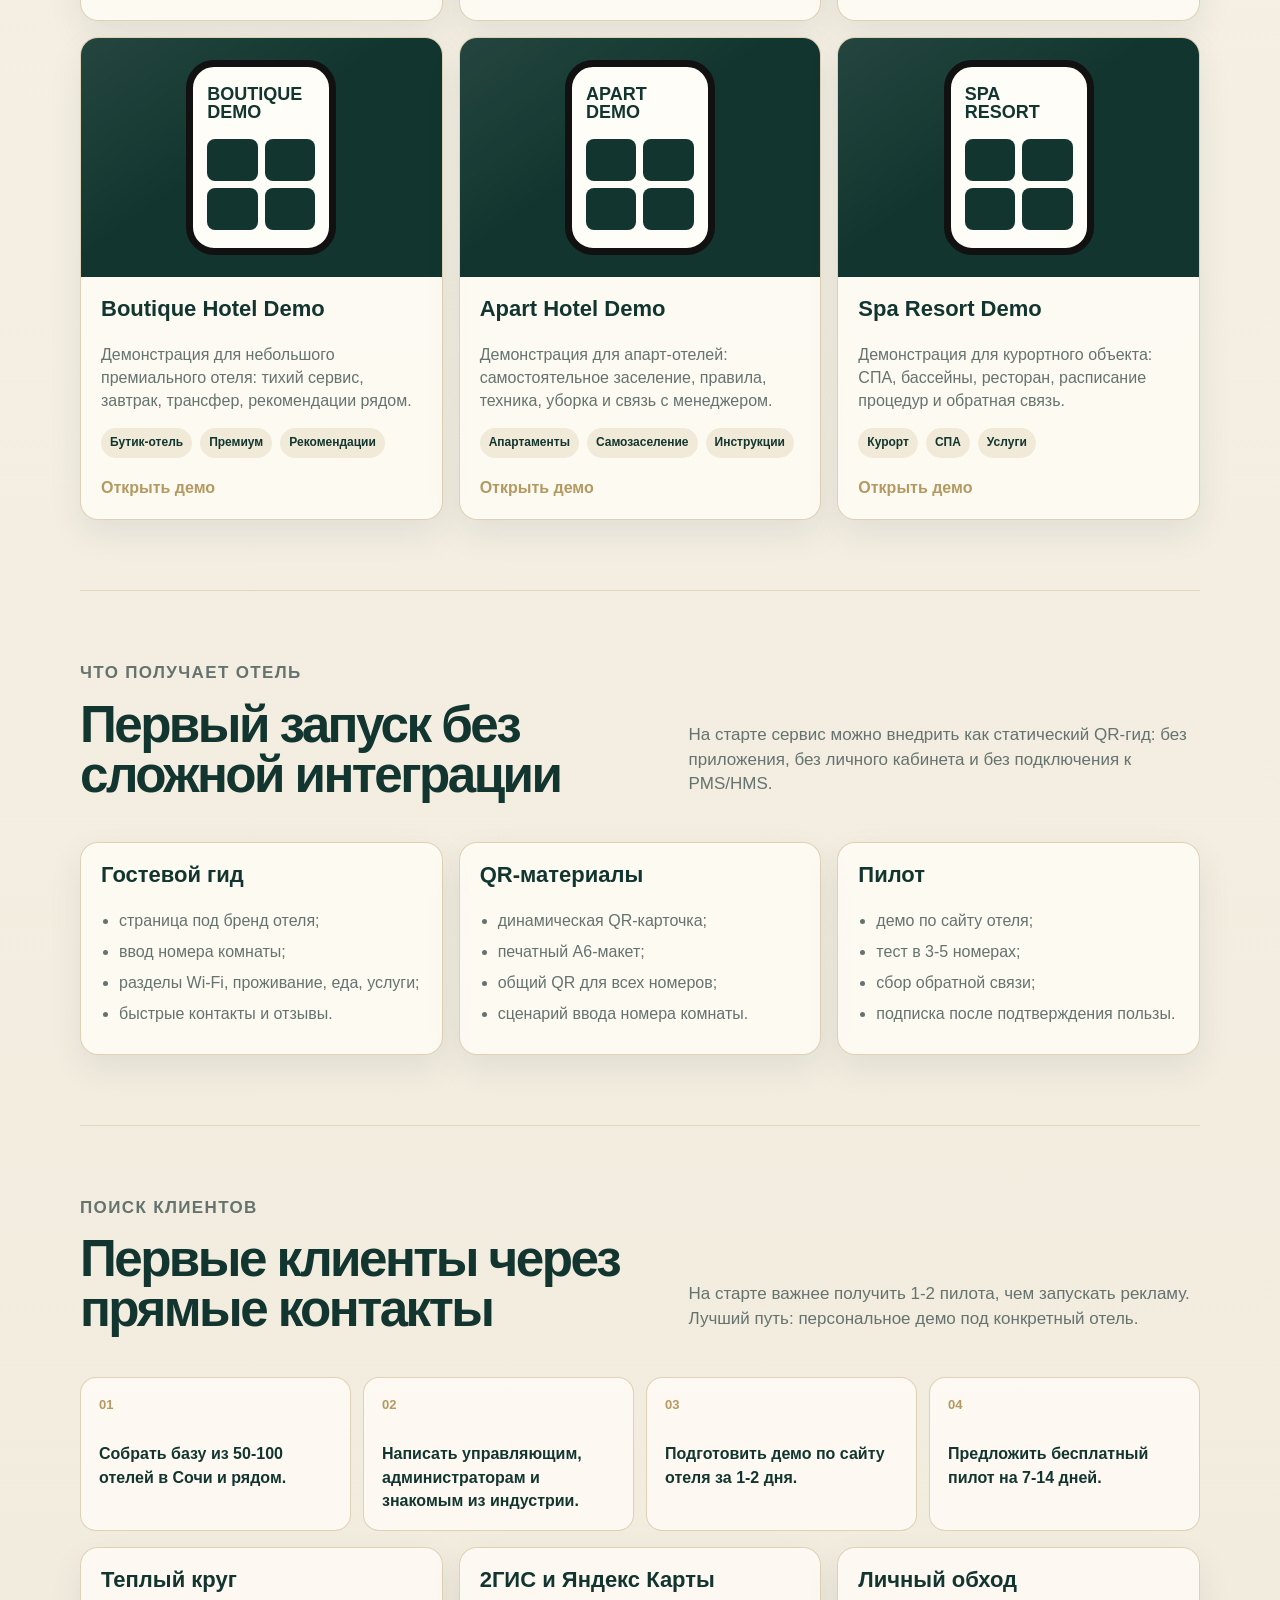
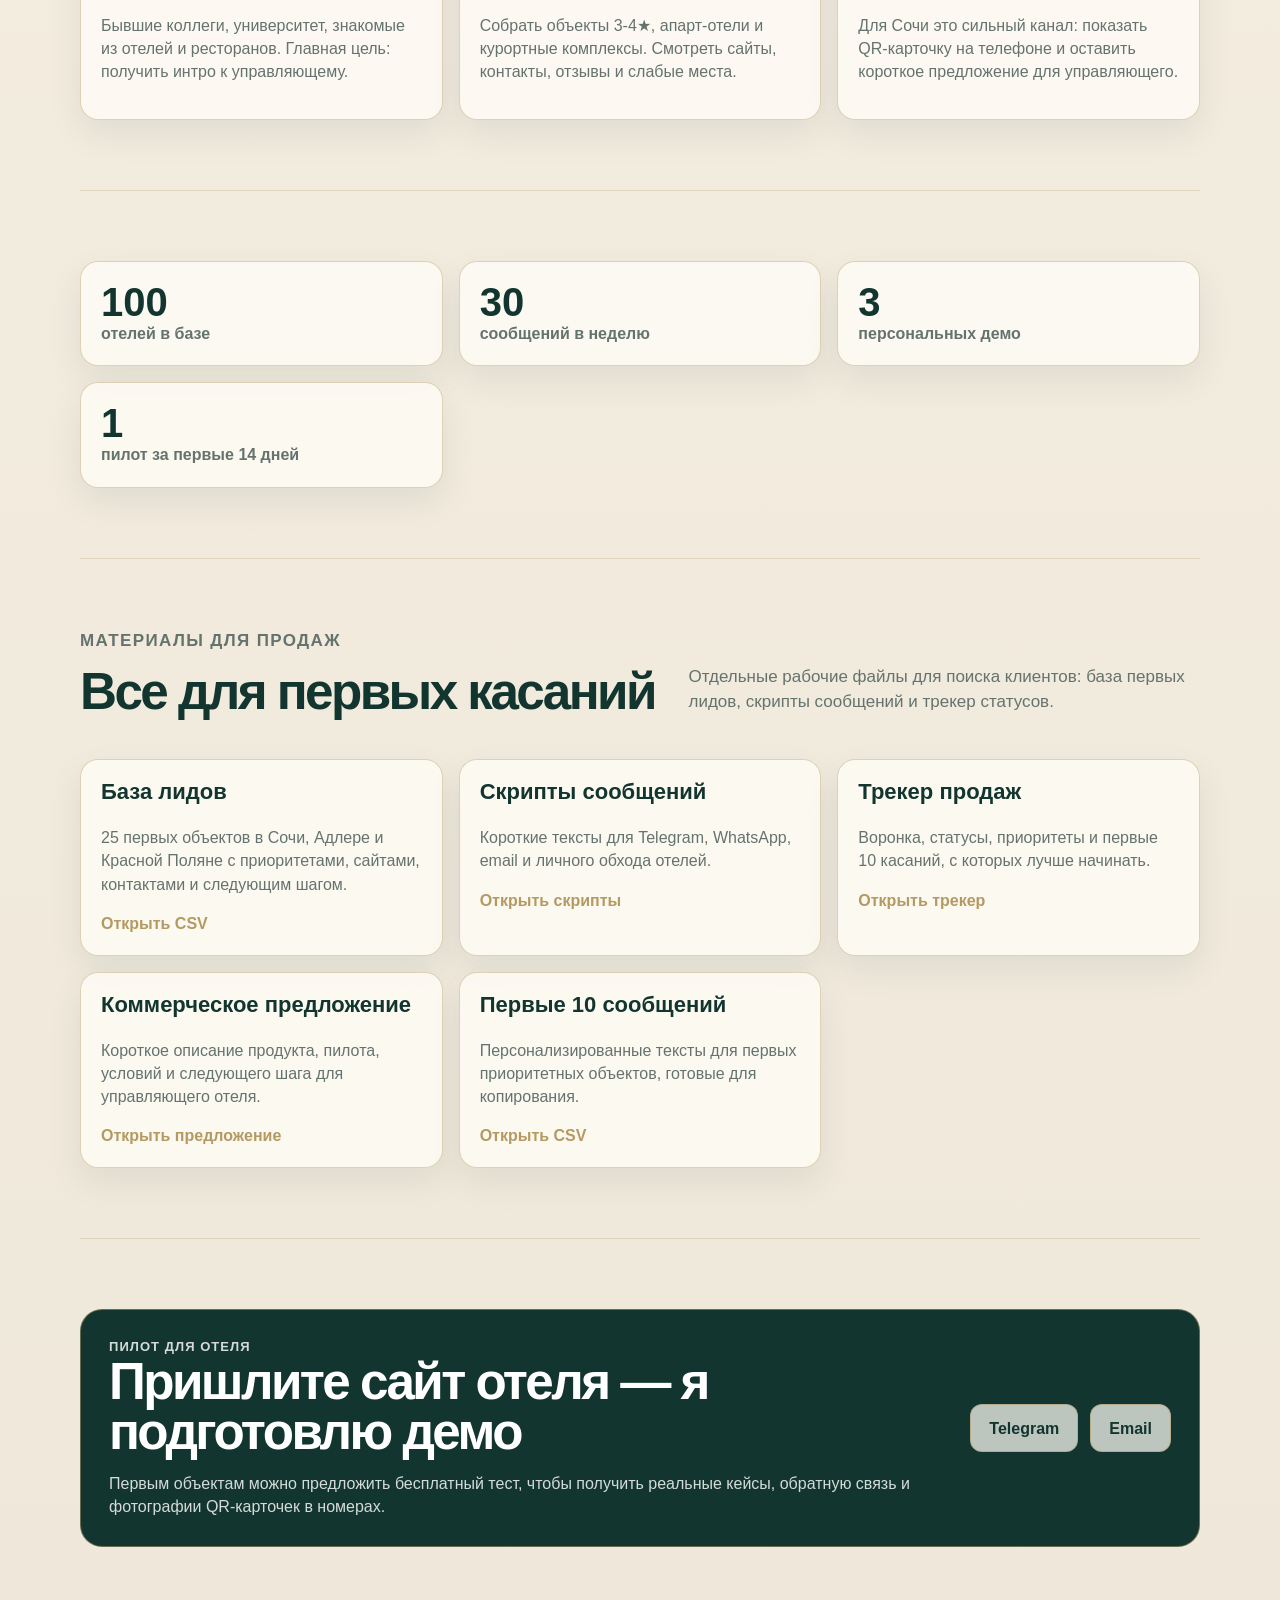
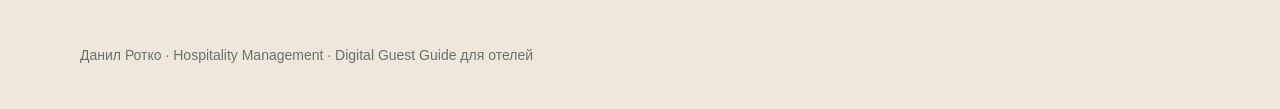
==== commit ce767c83: "Add Monteville personalized demo" ====
--- a/index.html
+++ b/index.html
@@ -68,6 +68,25 @@
           <article class="case-card">
             <div class="case-visual">
               <div class="case-mini">
+                <strong>Монтевиль Demo</strong>
+                <div><span></span><span></span><span></span><span></span></div>
+              </div>
+            </div>
+            <div class="case-body">
+              <h3>Монтевиль by Adamand Resort Demo</h3>
+              <p>Персональное демо для клубного апарт-отеля 4* в центре Сочи: подогреваемый бассейн, завтраки в номер, ежедневная уборка и трансфер.</p>
+              <div class="tag-row">
+                <span class="tag">Реальный лид</span>
+                <span class="tag">Клубный отель</span>
+                <span class="tag">Бассейн</span>
+              </div>
+              <a class="case-link" href="demos/monteville/index.html">Открыть демо</a>
+            </div>
+          </article>
+
+          <article class="case-card">
+            <div class="case-visual">
+              <div class="case-mini">
                 <strong>Архитектор Demo</strong>
                 <div><span></span><span></span><span></span><span></span></div>
               </div>
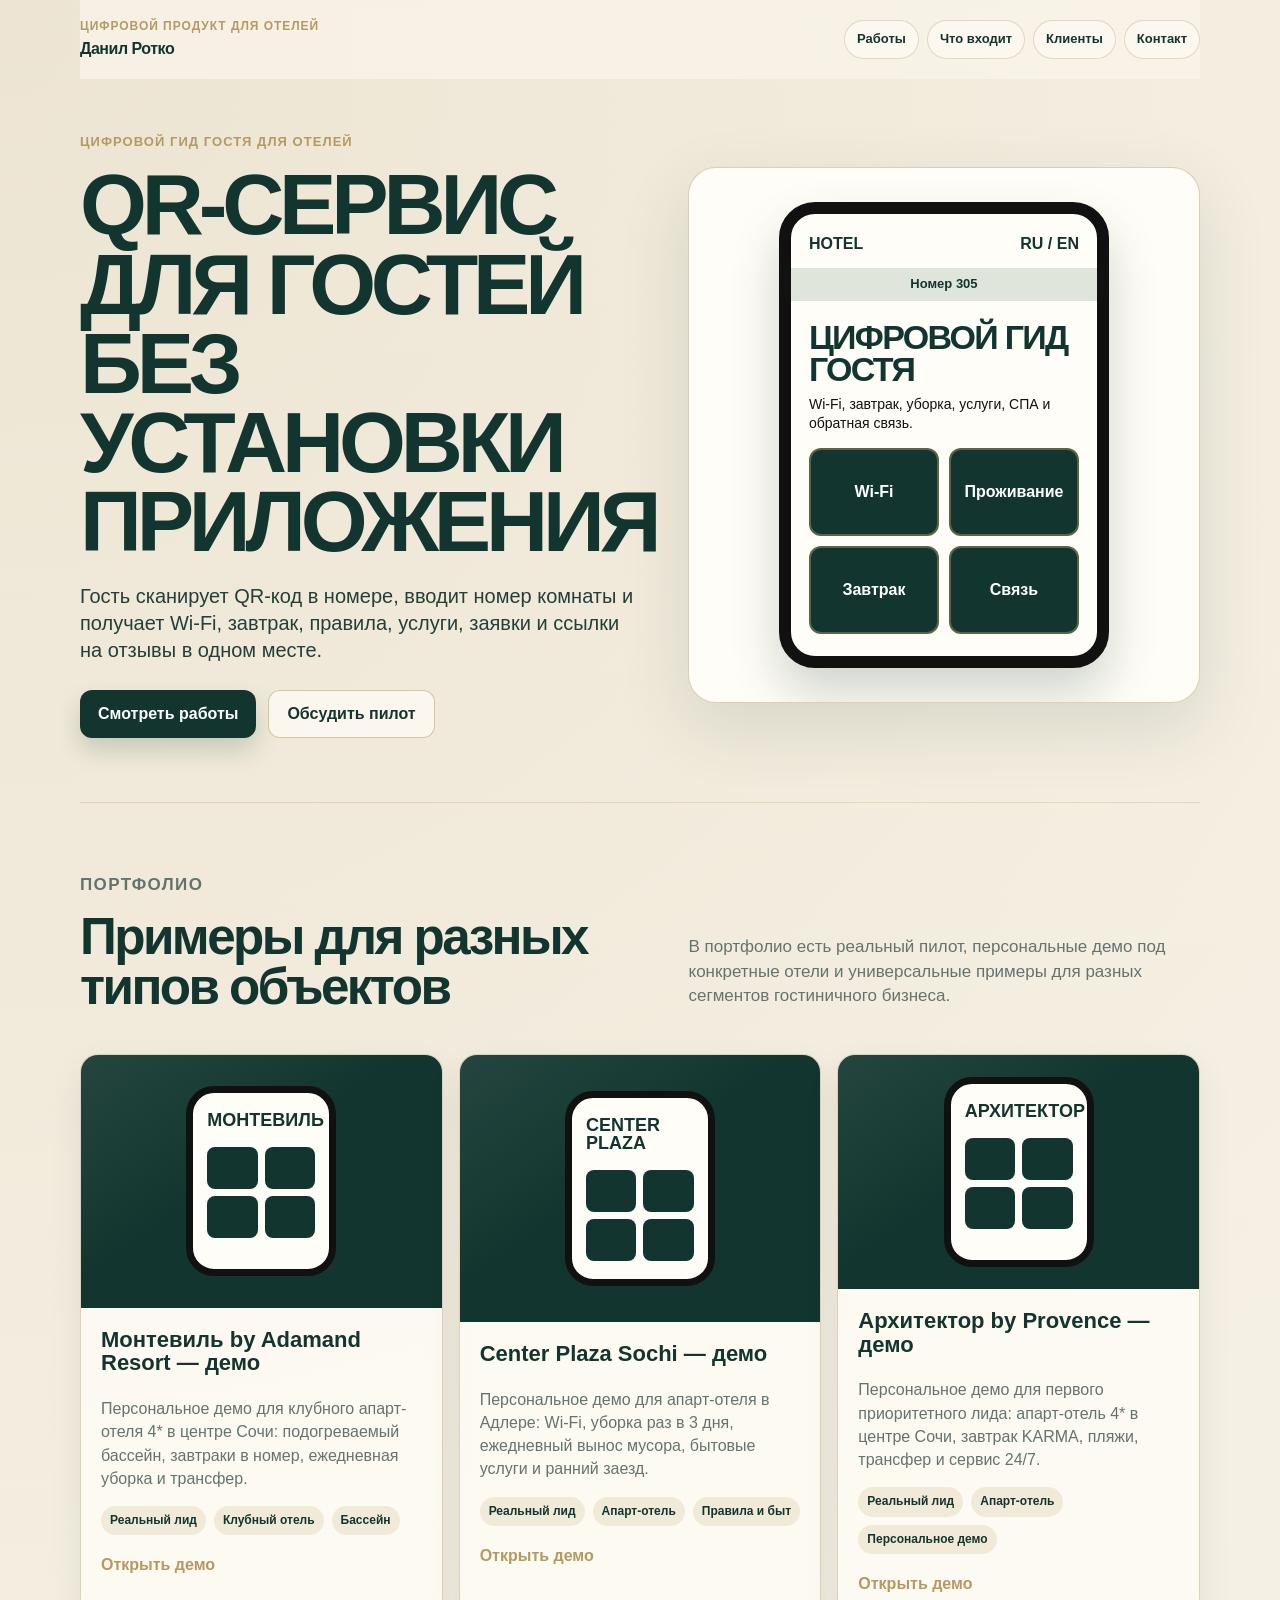
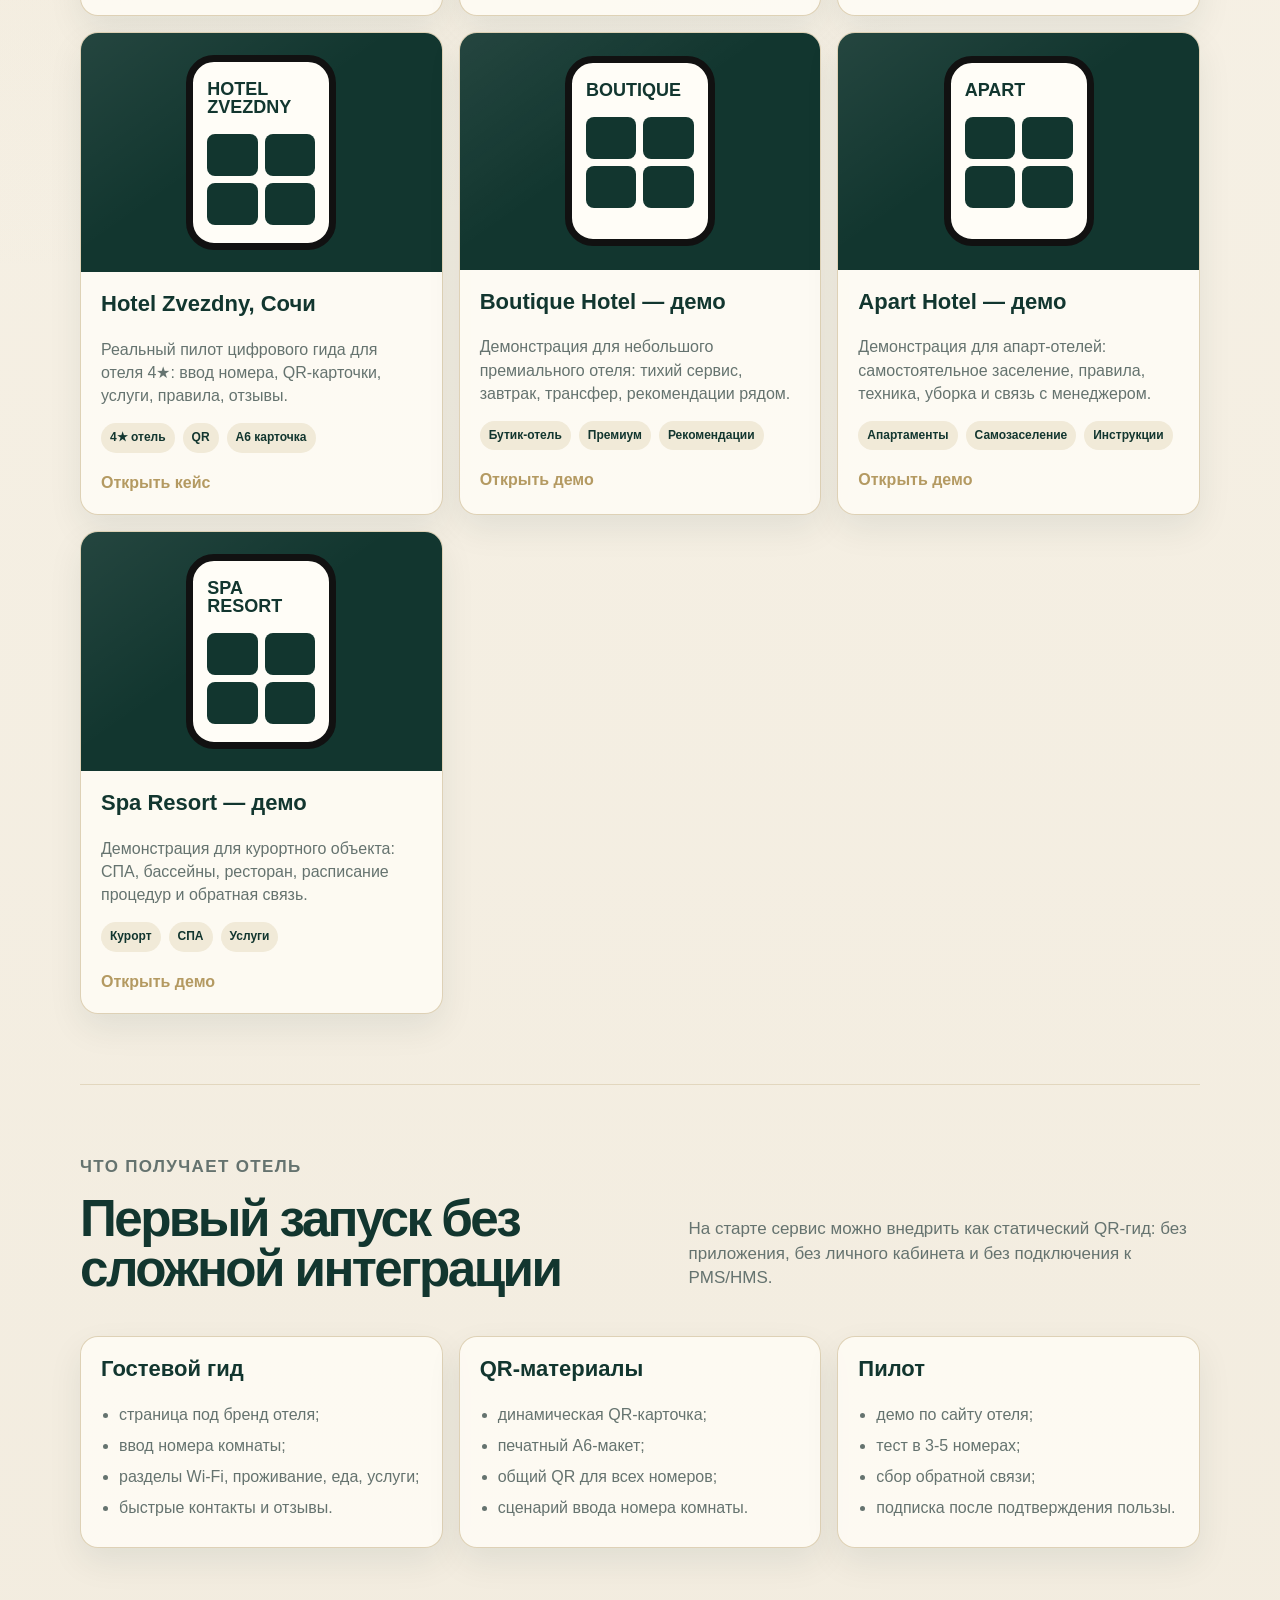
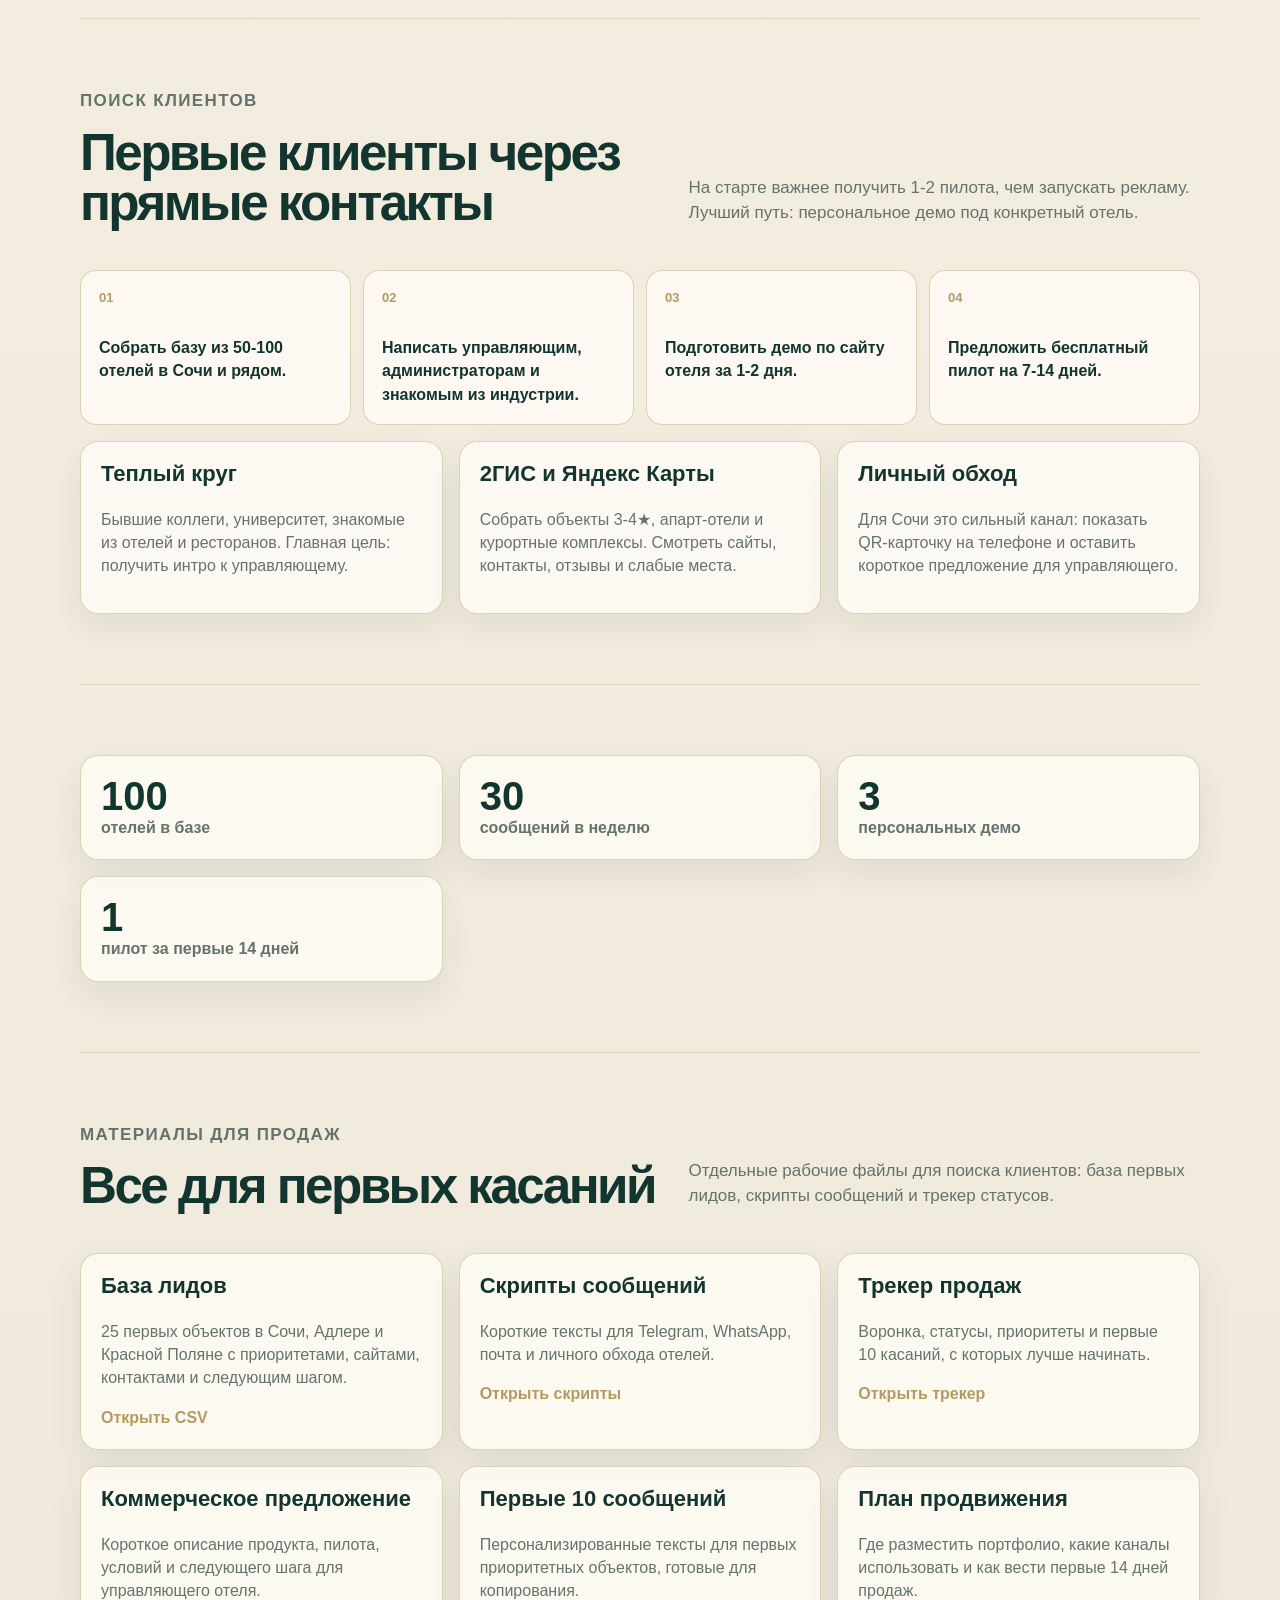
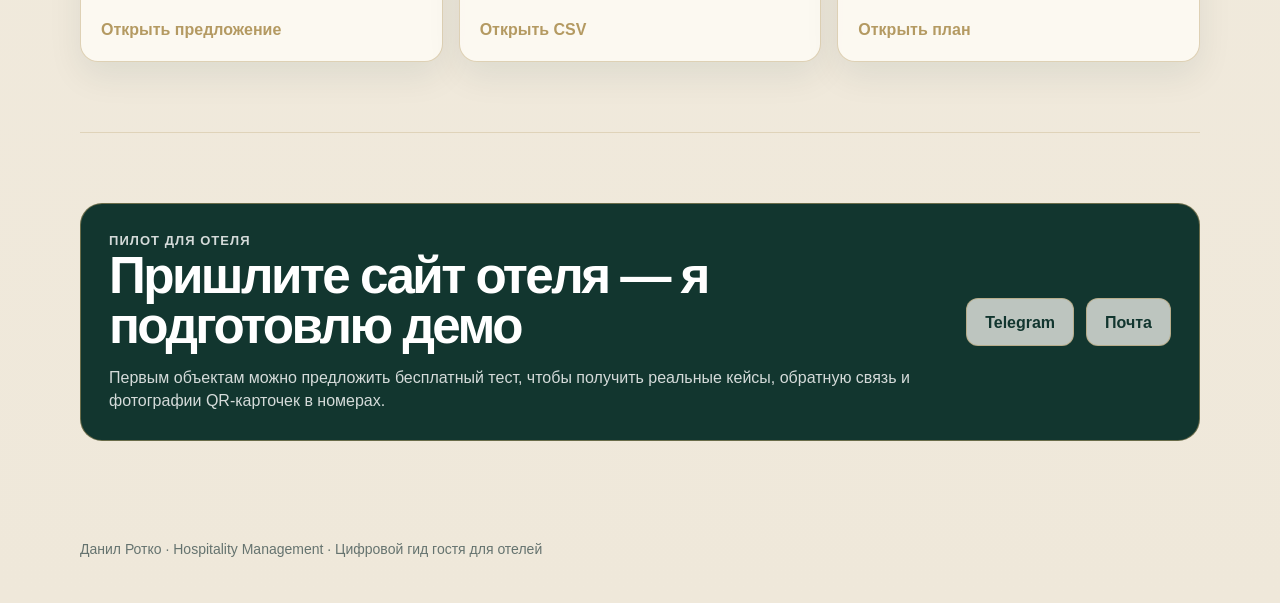
==== commit a44d0026: "Add Center Plaza demo and promotion plan" ====
--- a/index.html
+++ b/index.html
@@ -3,14 +3,14 @@
   <head>
     <meta charset="utf-8">
     <meta name="viewport" content="width=device-width, initial-scale=1">
-    <title>Digital Guest Guide для отелей | Данил Ротко</title>
+    <title>Цифровой гид гостя для отелей | Данил Ротко</title>
     <meta name="description" content="Портфолио цифровых гостевых гидов для отелей, апарт-отелей и курортных объектов.">
     <link rel="stylesheet" href="styles.css">
   </head>
   <body>
     <header class="topbar site-shell">
       <a class="brand" href="#top">
-        <span>Hospitality Digital Product</span>
+        <span>Цифровой продукт для отелей</span>
         Данил Ротко
       </a>
       <nav class="nav" aria-label="Навигация">
@@ -61,19 +61,19 @@
             <p class="eyebrow">Портфолио</p>
             <h2>Примеры для разных типов объектов</h2>
           </div>
-          <p>Первый кейс основан на реальном отеле. Остальные демонстрации показывают, как продукт можно адаптировать под разные сегменты гостиничного бизнеса.</p>
+          <p>В портфолио есть реальный пилот, персональные демо под конкретные отели и универсальные примеры для разных сегментов гостиничного бизнеса.</p>
         </div>
 
         <div class="case-grid">
           <article class="case-card">
             <div class="case-visual">
               <div class="case-mini">
-                <strong>Монтевиль Demo</strong>
-                <div><span></span><span></span><span></span><span></span></div>
-              </div>
-            </div>
-            <div class="case-body">
-              <h3>Монтевиль by Adamand Resort Demo</h3>
+                <strong>Монтевиль</strong>
+                <div><span></span><span></span><span></span><span></span></div>
+              </div>
+            </div>
+            <div class="case-body">
+              <h3>Монтевиль by Adamand Resort — демо</h3>
               <p>Персональное демо для клубного апарт-отеля 4* в центре Сочи: подогреваемый бассейн, завтраки в номер, ежедневная уборка и трансфер.</p>
               <div class="tag-row">
                 <span class="tag">Реальный лид</span>
@@ -87,12 +87,31 @@
           <article class="case-card">
             <div class="case-visual">
               <div class="case-mini">
-                <strong>Архитектор Demo</strong>
-                <div><span></span><span></span><span></span><span></span></div>
-              </div>
-            </div>
-            <div class="case-body">
-              <h3>Архитектор by Provence Demo</h3>
+                <strong>Center Plaza</strong>
+                <div><span></span><span></span><span></span><span></span></div>
+              </div>
+            </div>
+            <div class="case-body">
+              <h3>Center Plaza Sochi — демо</h3>
+              <p>Персональное демо для апарт-отеля в Адлере: Wi-Fi, уборка раз в 3 дня, ежедневный вынос мусора, бытовые услуги и ранний заезд.</p>
+              <div class="tag-row">
+                <span class="tag">Реальный лид</span>
+                <span class="tag">Апарт-отель</span>
+                <span class="tag">Правила и быт</span>
+              </div>
+              <a class="case-link" href="demos/center-plaza/index.html">Открыть демо</a>
+            </div>
+          </article>
+
+          <article class="case-card">
+            <div class="case-visual">
+              <div class="case-mini">
+                <strong>Архитектор</strong>
+                <div><span></span><span></span><span></span><span></span></div>
+              </div>
+            </div>
+            <div class="case-body">
+              <h3>Архитектор by Provence — демо</h3>
               <p>Персональное демо для первого приоритетного лида: апарт-отель 4* в центре Сочи, завтрак KARMA, пляжи, трансфер и сервис 24/7.</p>
               <div class="tag-row">
                 <span class="tag">Реальный лид</span>
@@ -125,12 +144,12 @@
           <article class="case-card">
             <div class="case-visual">
               <div class="case-mini">
-                <strong>Boutique Demo</strong>
-                <div><span></span><span></span><span></span><span></span></div>
-              </div>
-            </div>
-            <div class="case-body">
-              <h3>Boutique Hotel Demo</h3>
+                <strong>Boutique</strong>
+                <div><span></span><span></span><span></span><span></span></div>
+              </div>
+            </div>
+            <div class="case-body">
+              <h3>Boutique Hotel — демо</h3>
               <p>Демонстрация для небольшого премиального отеля: тихий сервис, завтрак, трансфер, рекомендации рядом.</p>
               <div class="tag-row">
                 <span class="tag">Бутик-отель</span>
@@ -144,12 +163,12 @@
           <article class="case-card">
             <div class="case-visual">
               <div class="case-mini">
-                <strong>Apart Demo</strong>
-                <div><span></span><span></span><span></span><span></span></div>
-              </div>
-            </div>
-            <div class="case-body">
-              <h3>Apart Hotel Demo</h3>
+                <strong>Apart</strong>
+                <div><span></span><span></span><span></span><span></span></div>
+              </div>
+            </div>
+            <div class="case-body">
+              <h3>Apart Hotel — демо</h3>
               <p>Демонстрация для апарт-отелей: самостоятельное заселение, правила, техника, уборка и связь с менеджером.</p>
               <div class="tag-row">
                 <span class="tag">Апартаменты</span>
@@ -168,7 +187,7 @@
               </div>
             </div>
             <div class="case-body">
-              <h3>Spa Resort Demo</h3>
+              <h3>Spa Resort — демо</h3>
               <p>Демонстрация для курортного объекта: СПА, бассейны, ресторан, расписание процедур и обратная связь.</p>
               <div class="tag-row">
                 <span class="tag">Курорт</span>
@@ -279,7 +298,7 @@
           </article>
           <article class="offer-card">
             <h3>Скрипты сообщений</h3>
-            <p>Короткие тексты для Telegram, WhatsApp, email и личного обхода отелей.</p>
+            <p>Короткие тексты для Telegram, WhatsApp, почта и личного обхода отелей.</p>
             <a class="case-link" href="client-outreach.md">Открыть скрипты</a>
           </article>
           <article class="offer-card">
@@ -297,6 +316,11 @@
             <p>Персонализированные тексты для первых приоритетных объектов, готовые для копирования.</p>
             <a class="case-link" href="first-10-messages.csv">Открыть CSV</a>
           </article>
+          <article class="offer-card">
+            <h3>План продвижения</h3>
+            <p>Где разместить портфолио, какие каналы использовать и как вести первые 14 дней продаж.</p>
+            <a class="case-link" href="go-to-market-plan.md">Открыть план</a>
+          </article>
         </div>
       </section>
 
@@ -309,14 +333,14 @@
           </div>
           <div class="button-row">
             <a class="button secondary" href="https://t.me/lllovespr1ng">Telegram</a>
-            <a class="button secondary" href="mailto:lllovespr1ng@gmail.com">Email</a>
+            <a class="button secondary" href="mailto:lllovespr1ng@gmail.com">Почта</a>
           </div>
         </div>
       </section>
     </main>
 
     <footer class="footer site-shell">
-      Данил Ротко · Hospitality Management · Digital Guest Guide для отелей
+      Данил Ротко · Hospitality Management · Цифровой гид гостя для отелей
     </footer>
   </body>
 </html>
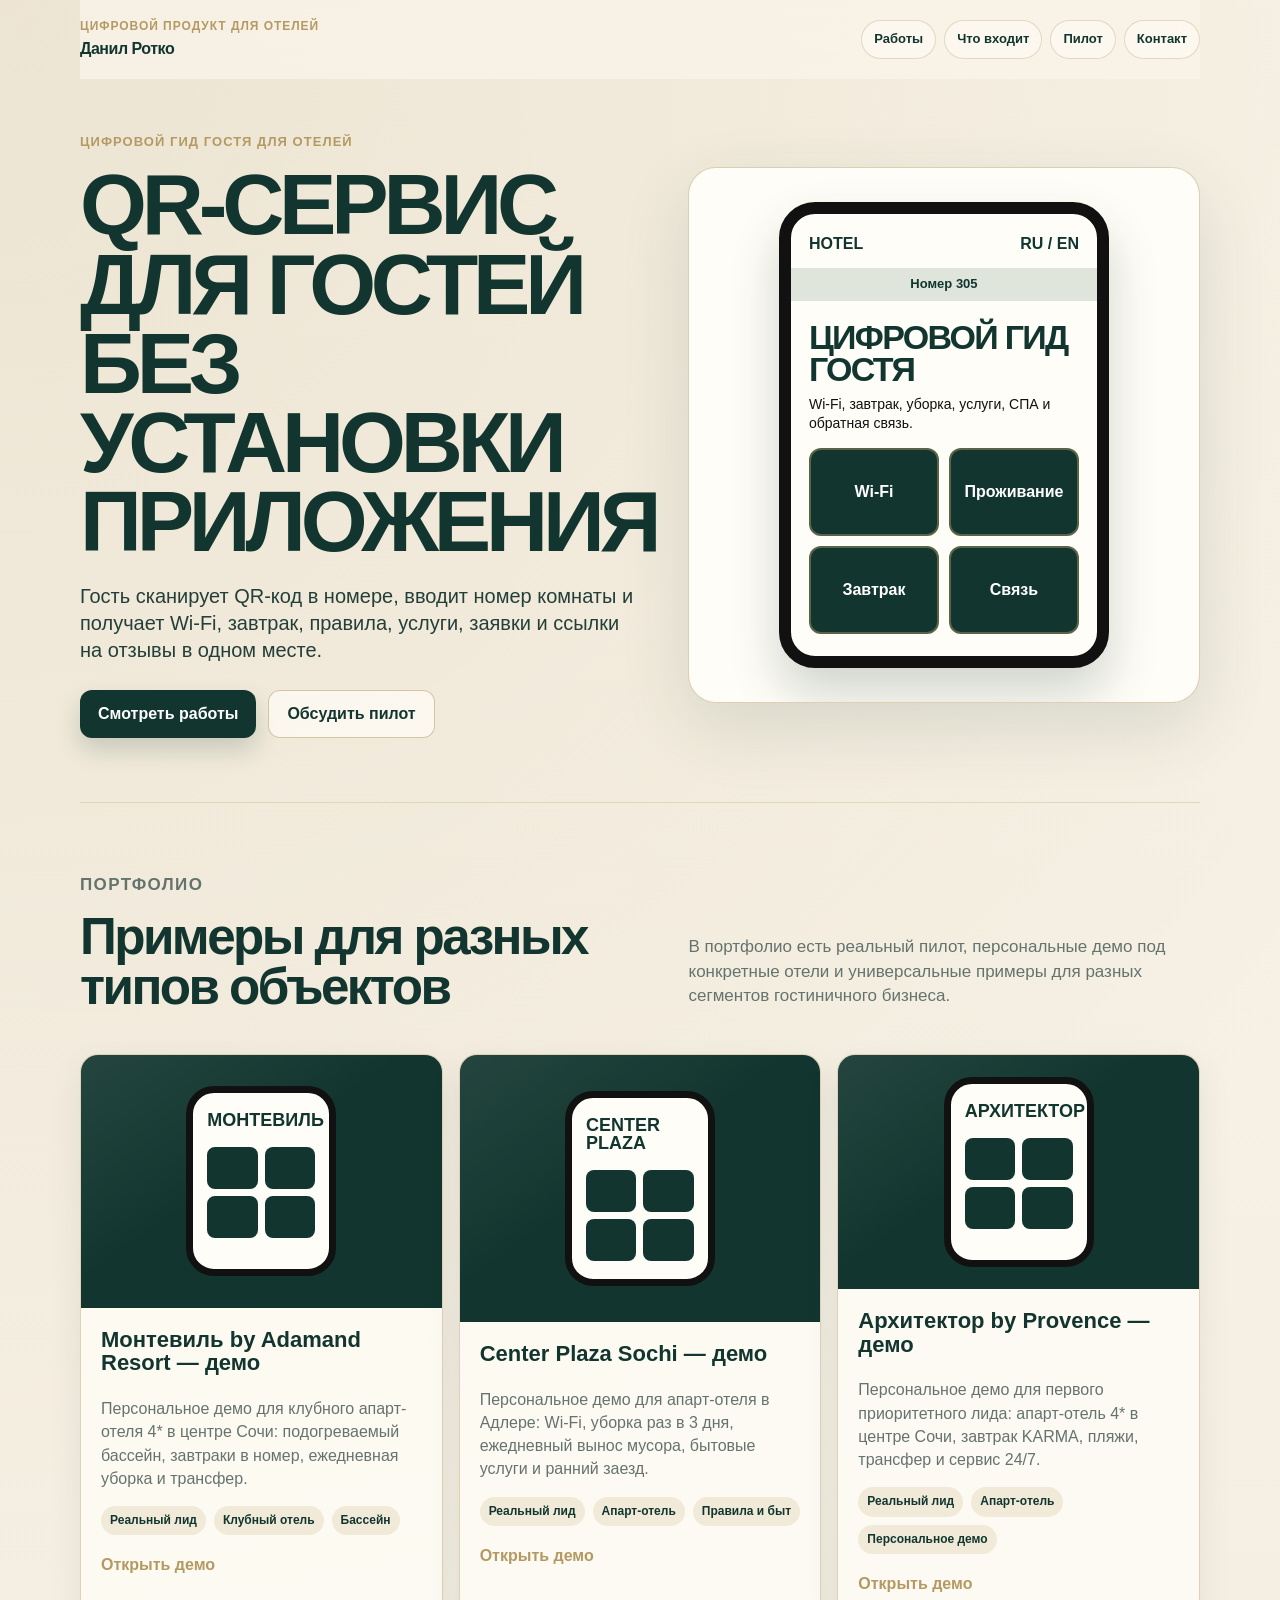
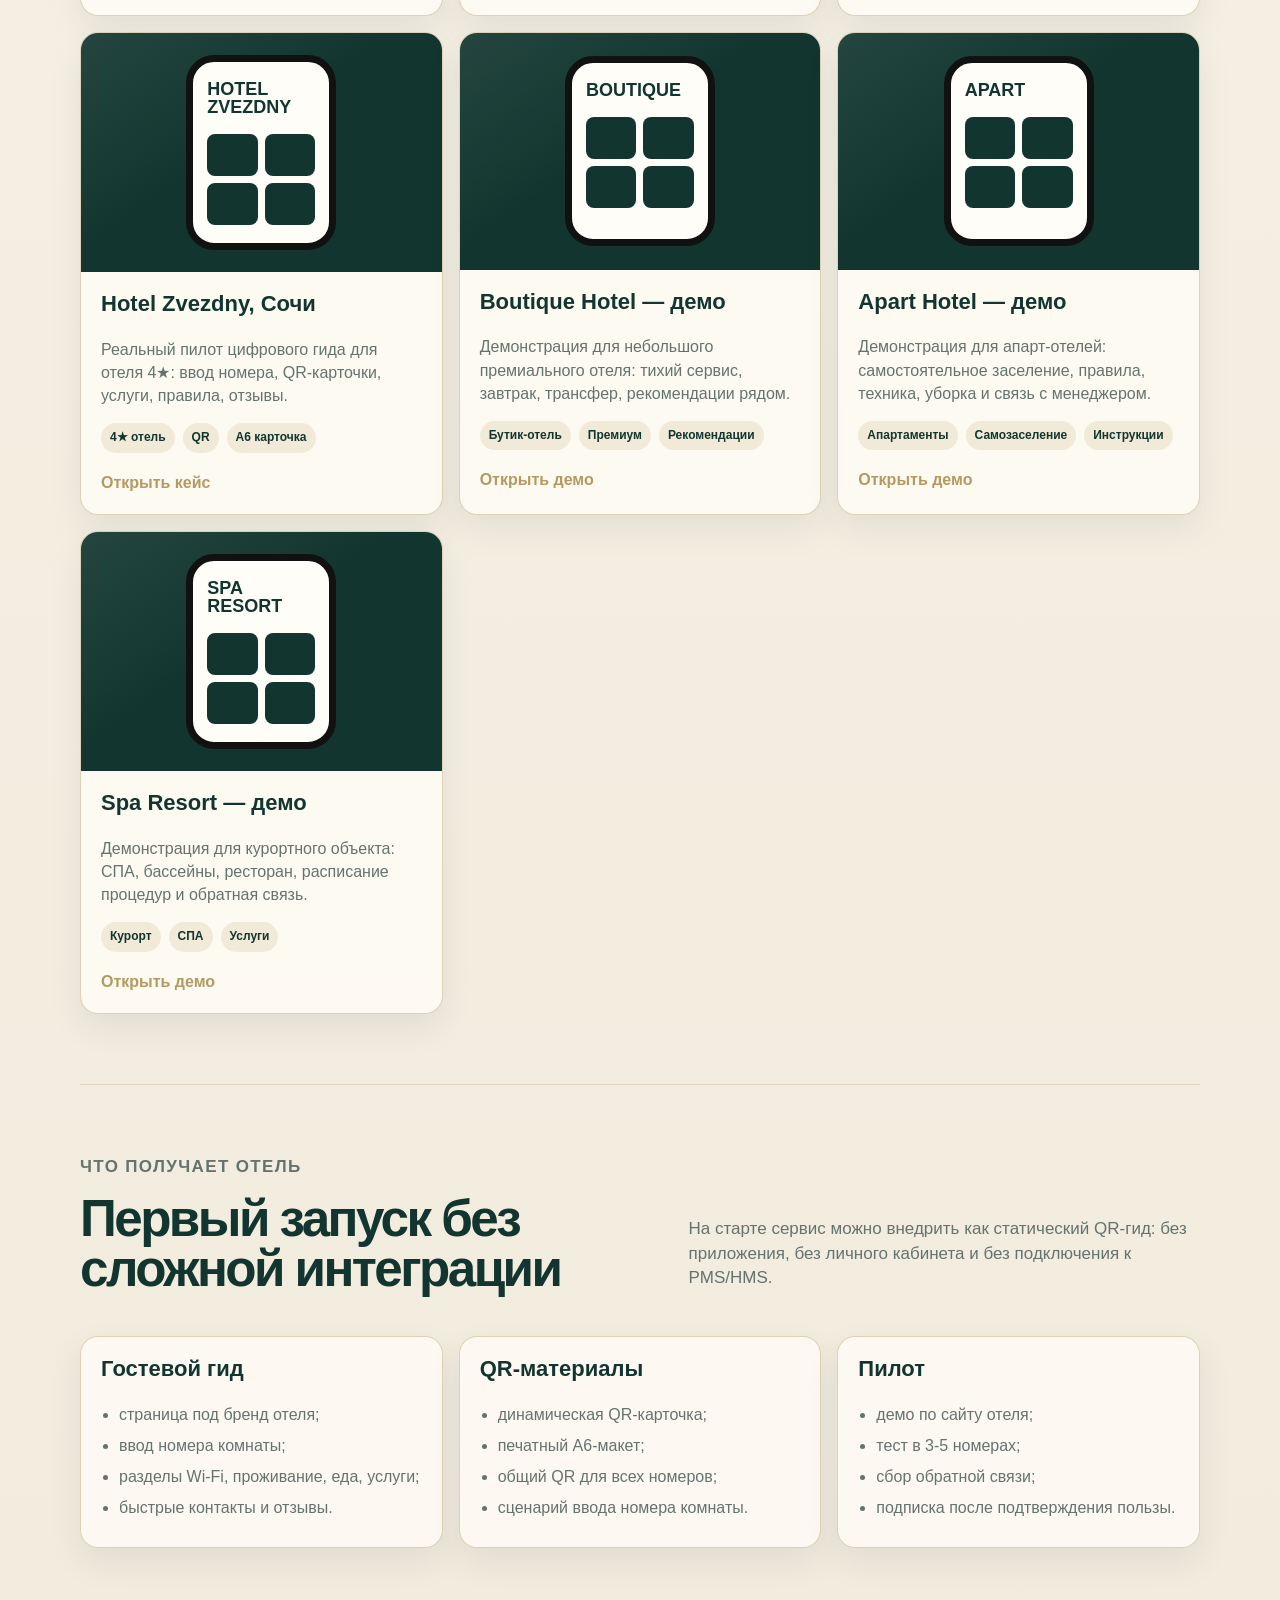
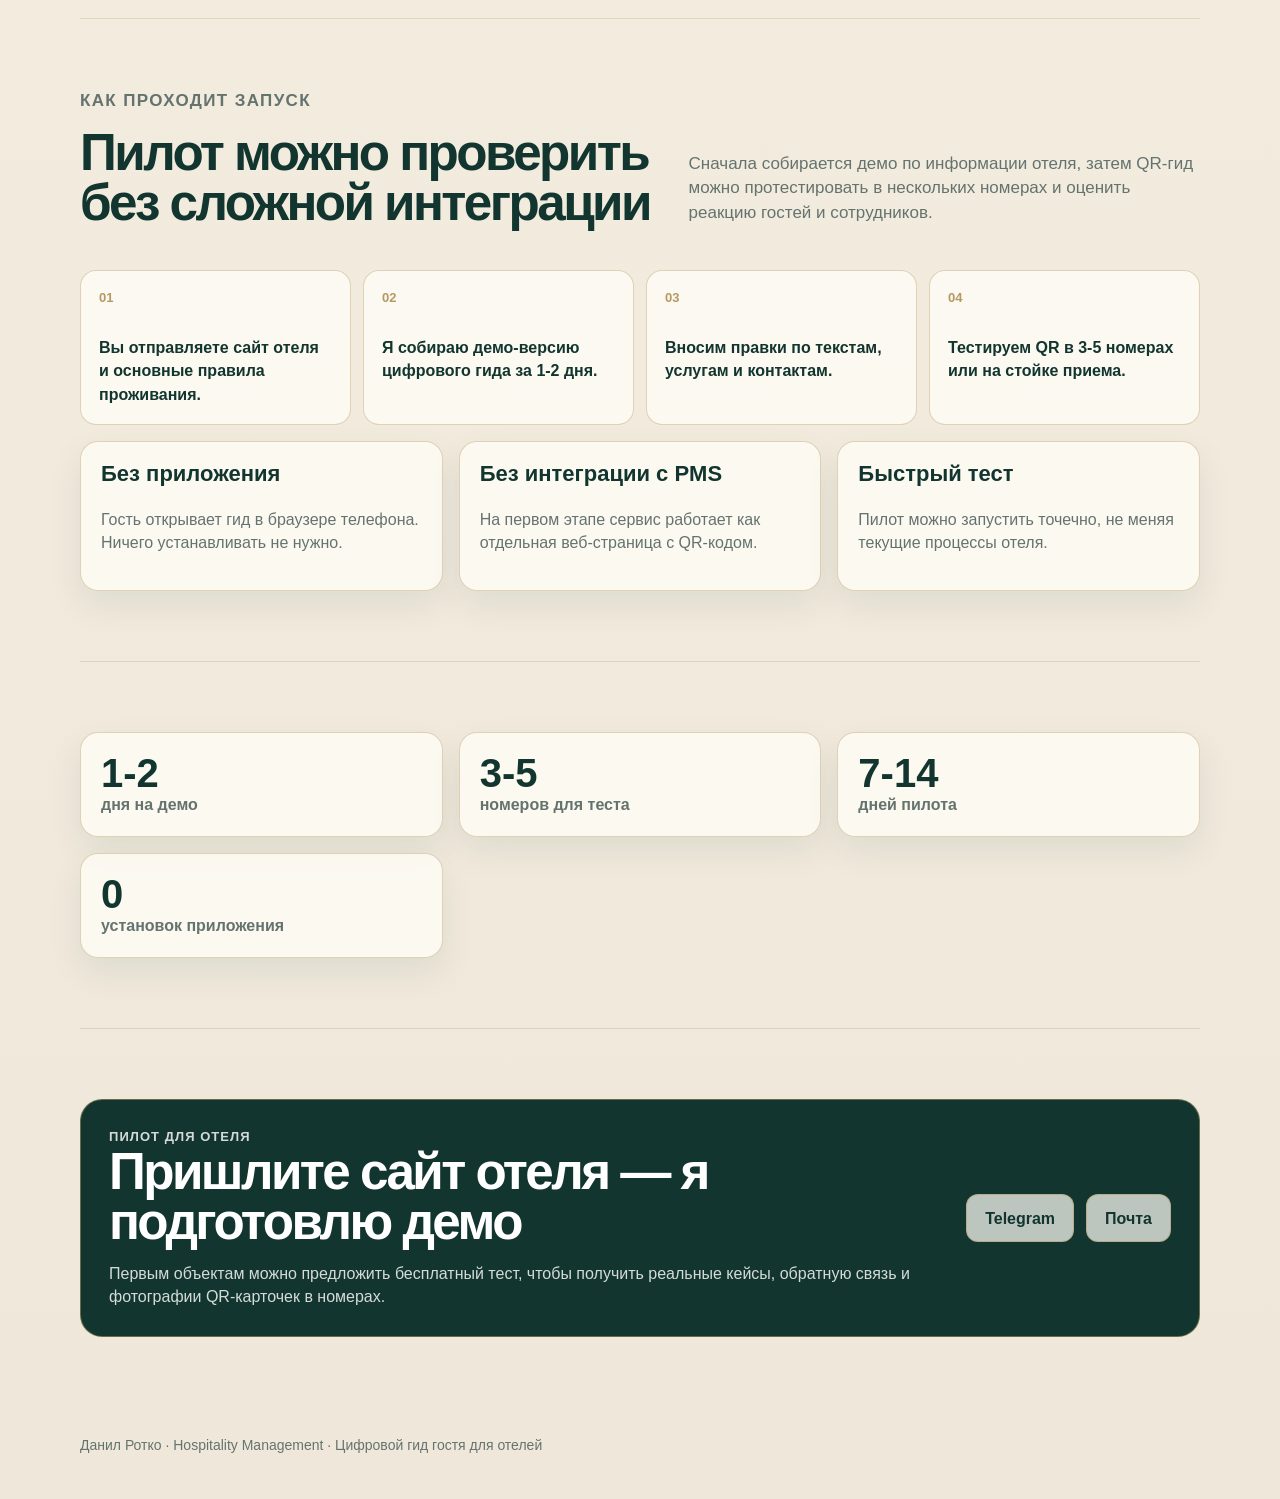
==== commit d9c28a29: "Make portfolio client-facing" ====
--- a/index.html
+++ b/index.html
@@ -16,7 +16,7 @@
       <nav class="nav" aria-label="Навигация">
         <a href="#cases">Работы</a>
         <a href="#offer">Что входит</a>
-        <a href="#clients">Клиенты</a>
+        <a href="#pilot">Пилот</a>
         <a href="#contact">Контакт</a>
       </nav>
     </header>
@@ -240,87 +240,44 @@
         </div>
       </section>
 
-      <section class="section site-shell" id="clients">
+      <section class="section site-shell" id="pilot">
         <div class="section-head">
           <div>
-            <p class="eyebrow">Поиск клиентов</p>
-            <h2>Первые клиенты через прямые контакты</h2>
-          </div>
-          <p>На старте важнее получить 1-2 пилота, чем запускать рекламу. Лучший путь: персональное демо под конкретный отель.</p>
+            <p class="eyebrow">Как проходит запуск</p>
+            <h2>Пилот можно проверить без сложной интеграции</h2>
+          </div>
+          <p>Сначала собирается демо по информации отеля, затем QR-гид можно протестировать в нескольких номерах и оценить реакцию гостей и сотрудников.</p>
         </div>
 
         <ol class="steps">
-          <li><span>01</span>Собрать базу из 50-100 отелей в Сочи и рядом.</li>
-          <li><span>02</span>Написать управляющим, администраторам и знакомым из индустрии.</li>
-          <li><span>03</span>Подготовить демо по сайту отеля за 1-2 дня.</li>
-          <li><span>04</span>Предложить бесплатный пилот на 7-14 дней.</li>
+          <li><span>01</span>Вы отправляете сайт отеля и основные правила проживания.</li>
+          <li><span>02</span>Я собираю демо-версию цифрового гида за 1-2 дня.</li>
+          <li><span>03</span>Вносим правки по текстам, услугам и контактам.</li>
+          <li><span>04</span>Тестируем QR в 3-5 номерах или на стойке приема.</li>
         </ol>
 
         <div class="channel-grid" style="margin-top: 16px;">
           <article class="channel-card">
-            <h3>Теплый круг</h3>
-            <p>Бывшие коллеги, университет, знакомые из отелей и ресторанов. Главная цель: получить интро к управляющему.</p>
+            <h3>Без приложения</h3>
+            <p>Гость открывает гид в браузере телефона. Ничего устанавливать не нужно.</p>
           </article>
           <article class="channel-card">
-            <h3>2ГИС и Яндекс Карты</h3>
-            <p>Собрать объекты 3-4★, апарт-отели и курортные комплексы. Смотреть сайты, контакты, отзывы и слабые места.</p>
+            <h3>Без интеграции с PMS</h3>
+            <p>На первом этапе сервис работает как отдельная веб-страница с QR-кодом.</p>
           </article>
           <article class="channel-card">
-            <h3>Личный обход</h3>
-            <p>Для Сочи это сильный канал: показать QR-карточку на телефоне и оставить короткое предложение для управляющего.</p>
+            <h3>Быстрый тест</h3>
+            <p>Пилот можно запустить точечно, не меняя текущие процессы отеля.</p>
           </article>
         </div>
       </section>
 
       <section class="section site-shell">
         <div class="metric-grid">
-          <article class="metric-card"><strong>100</strong><span>отелей в базе</span></article>
-          <article class="metric-card"><strong>30</strong><span>сообщений в неделю</span></article>
-          <article class="metric-card"><strong>3</strong><span>персональных демо</span></article>
-          <article class="metric-card"><strong>1</strong><span>пилот за первые 14 дней</span></article>
-        </div>
-      </section>
-
-      <section class="section site-shell" id="materials">
-        <div class="section-head">
-          <div>
-            <p class="eyebrow">Материалы для продаж</p>
-            <h2>Все для первых касаний</h2>
-          </div>
-          <p>Отдельные рабочие файлы для поиска клиентов: база первых лидов, скрипты сообщений и трекер статусов.</p>
-        </div>
-
-        <div class="offer-grid">
-          <article class="offer-card">
-            <h3>База лидов</h3>
-            <p>25 первых объектов в Сочи, Адлере и Красной Поляне с приоритетами, сайтами, контактами и следующим шагом.</p>
-            <a class="case-link" href="first-leads-sochi.csv">Открыть CSV</a>
-          </article>
-          <article class="offer-card">
-            <h3>Скрипты сообщений</h3>
-            <p>Короткие тексты для Telegram, WhatsApp, почта и личного обхода отелей.</p>
-            <a class="case-link" href="client-outreach.md">Открыть скрипты</a>
-          </article>
-          <article class="offer-card">
-            <h3>Трекер продаж</h3>
-            <p>Воронка, статусы, приоритеты и первые 10 касаний, с которых лучше начинать.</p>
-            <a class="case-link" href="sales-pipeline.md">Открыть трекер</a>
-          </article>
-          <article class="offer-card">
-            <h3>Коммерческое предложение</h3>
-            <p>Короткое описание продукта, пилота, условий и следующего шага для управляющего отеля.</p>
-            <a class="case-link" href="commercial-offer.md">Открыть предложение</a>
-          </article>
-          <article class="offer-card">
-            <h3>Первые 10 сообщений</h3>
-            <p>Персонализированные тексты для первых приоритетных объектов, готовые для копирования.</p>
-            <a class="case-link" href="first-10-messages.csv">Открыть CSV</a>
-          </article>
-          <article class="offer-card">
-            <h3>План продвижения</h3>
-            <p>Где разместить портфолио, какие каналы использовать и как вести первые 14 дней продаж.</p>
-            <a class="case-link" href="go-to-market-plan.md">Открыть план</a>
-          </article>
+          <article class="metric-card"><strong>1-2</strong><span>дня на демо</span></article>
+          <article class="metric-card"><strong>3-5</strong><span>номеров для теста</span></article>
+          <article class="metric-card"><strong>7-14</strong><span>дней пилота</span></article>
+          <article class="metric-card"><strong>0</strong><span>установок приложения</span></article>
         </div>
       </section>
 
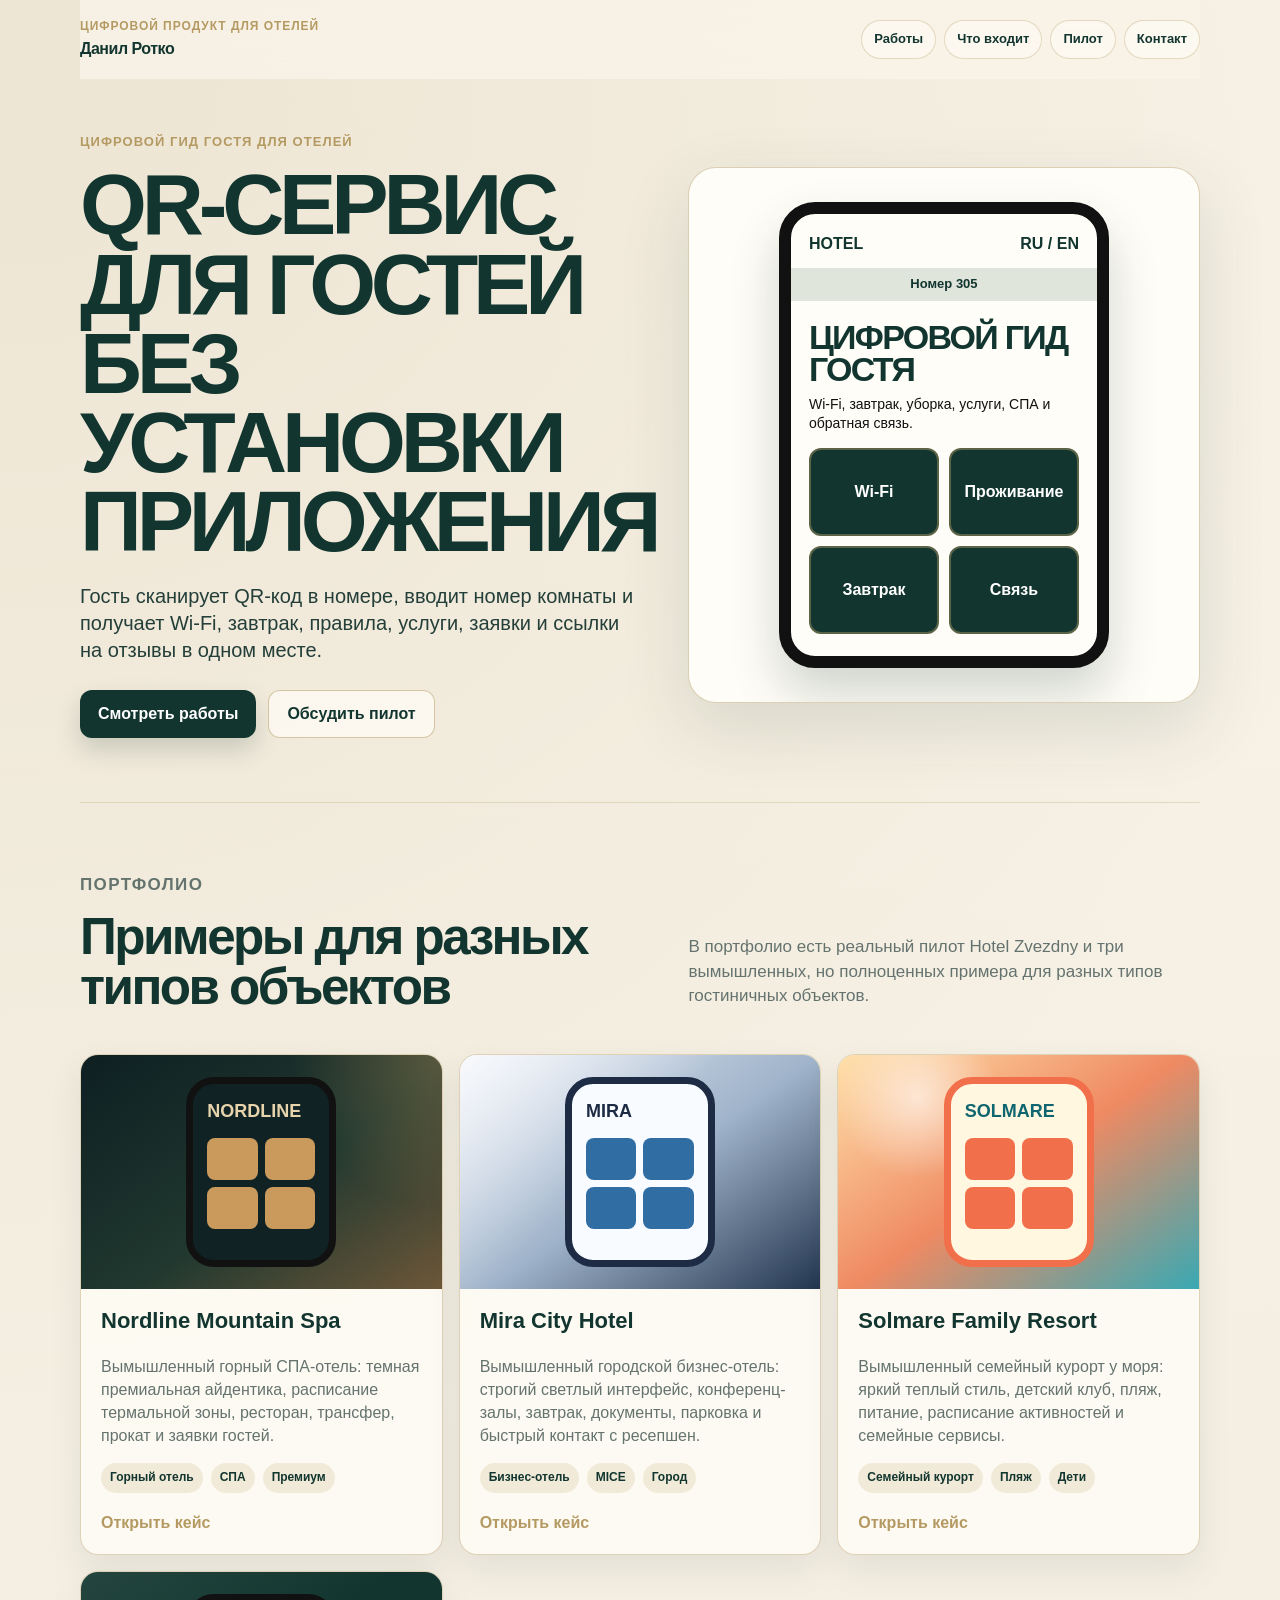
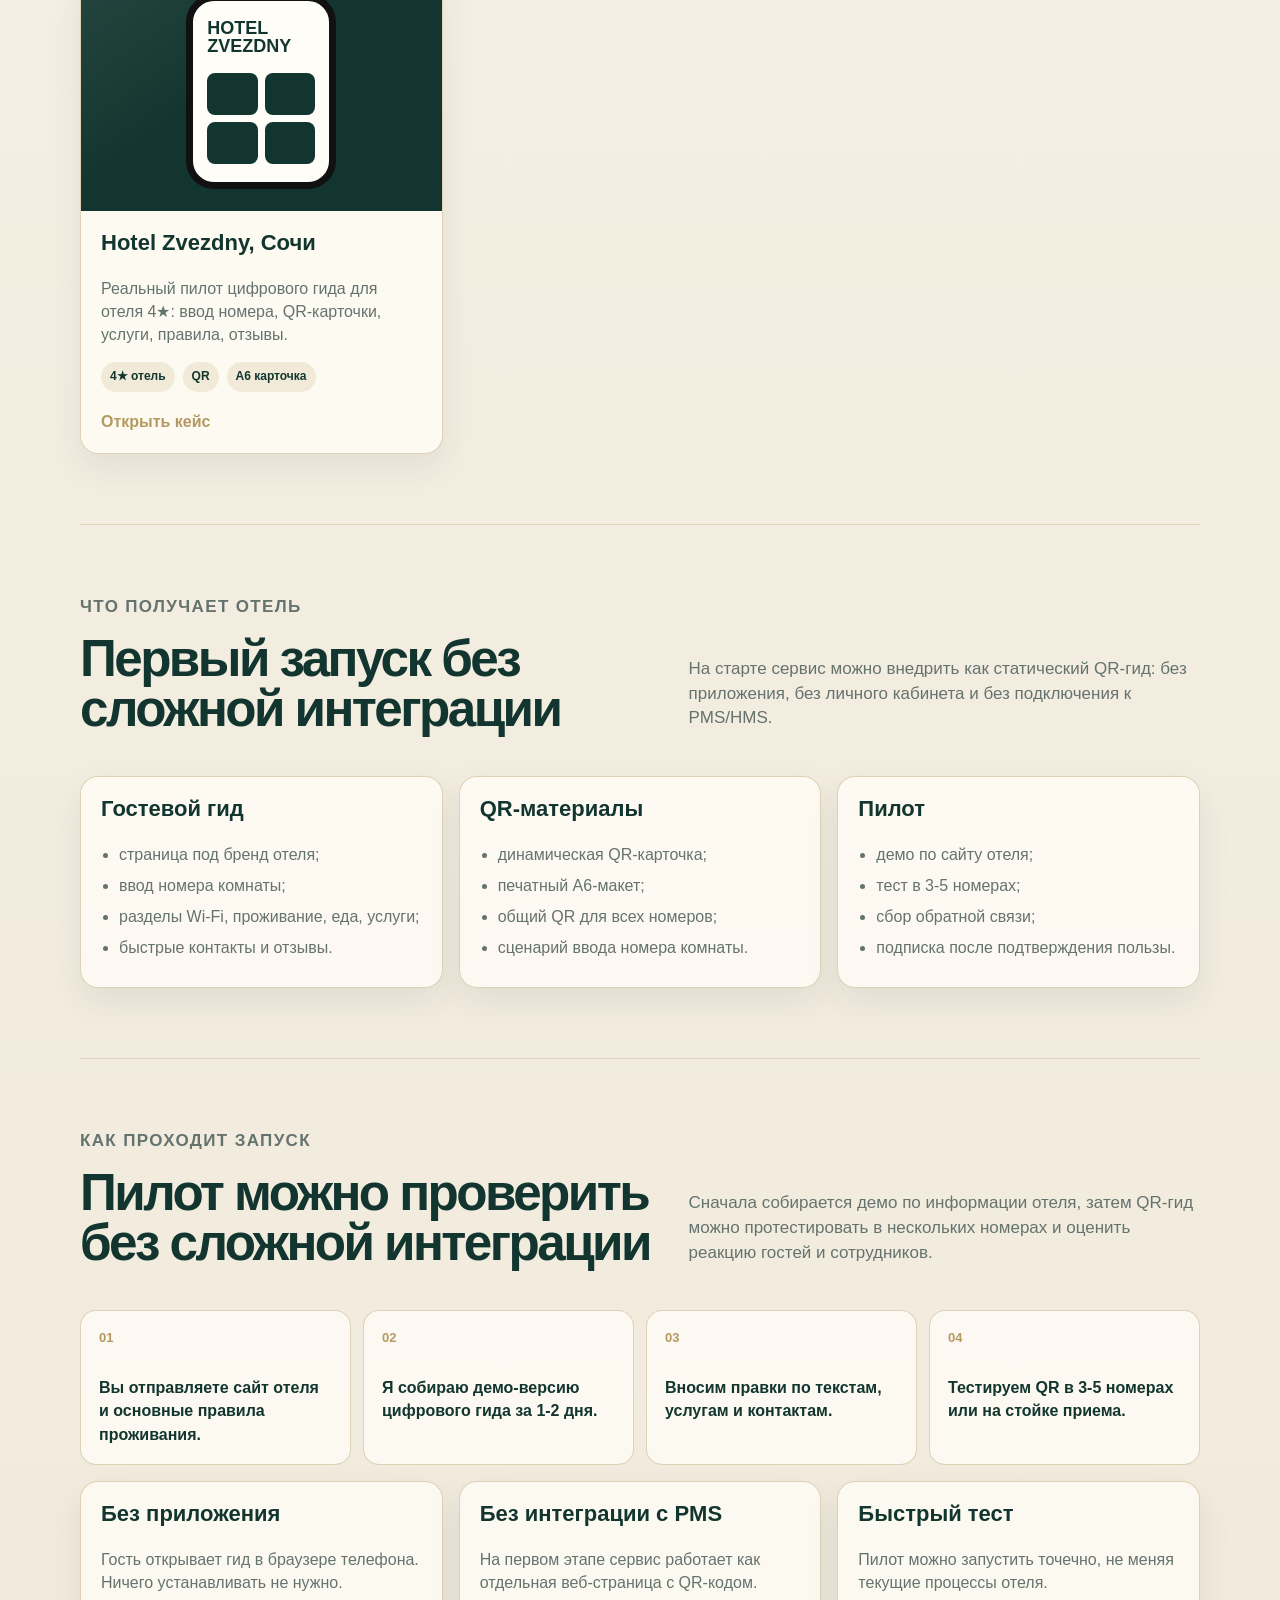
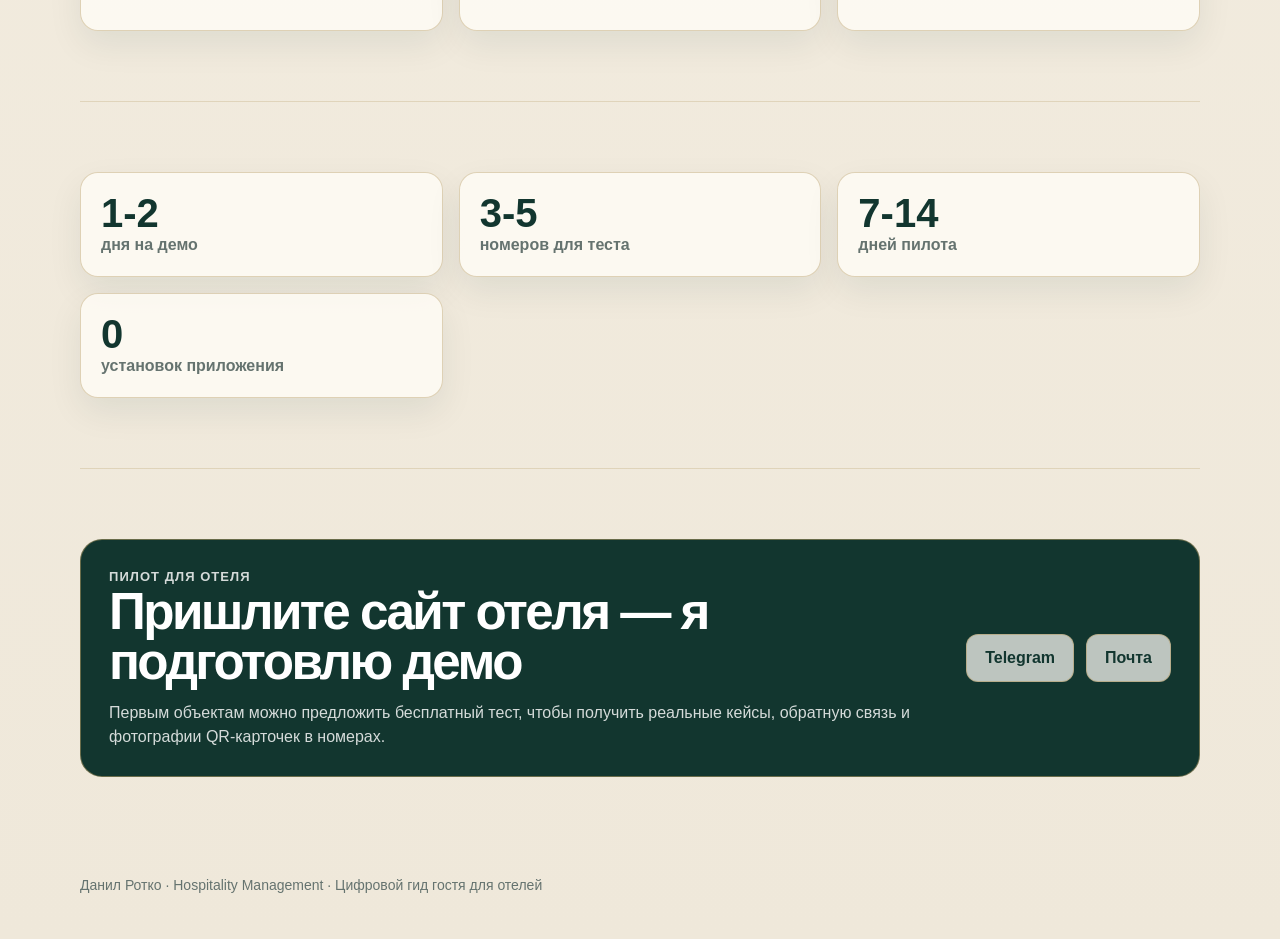
==== commit c9724b32: "Replace sample demos with distinct fictional cases" ====
--- a/index.html
+++ b/index.html
@@ -61,68 +61,68 @@
             <p class="eyebrow">Портфолио</p>
             <h2>Примеры для разных типов объектов</h2>
           </div>
-          <p>В портфолио есть реальный пилот, персональные демо под конкретные отели и универсальные примеры для разных сегментов гостиничного бизнеса.</p>
+          <p>В портфолио есть реальный пилот Hotel Zvezdny и три вымышленных, но полноценных примера для разных типов гостиничных объектов.</p>
         </div>
 
         <div class="case-grid">
-          <article class="case-card">
-            <div class="case-visual">
-              <div class="case-mini">
-                <strong>Монтевиль</strong>
-                <div><span></span><span></span><span></span><span></span></div>
-              </div>
-            </div>
-            <div class="case-body">
-              <h3>Монтевиль by Adamand Resort — демо</h3>
-              <p>Персональное демо для клубного апарт-отеля 4* в центре Сочи: подогреваемый бассейн, завтраки в номер, ежедневная уборка и трансфер.</p>
-              <div class="tag-row">
-                <span class="tag">Реальный лид</span>
-                <span class="tag">Клубный отель</span>
-                <span class="tag">Бассейн</span>
-              </div>
-              <a class="case-link" href="demos/monteville/index.html">Открыть демо</a>
-            </div>
-          </article>
-
-          <article class="case-card">
-            <div class="case-visual">
-              <div class="case-mini">
-                <strong>Center Plaza</strong>
-                <div><span></span><span></span><span></span><span></span></div>
-              </div>
-            </div>
-            <div class="case-body">
-              <h3>Center Plaza Sochi — демо</h3>
-              <p>Персональное демо для апарт-отеля в Адлере: Wi-Fi, уборка раз в 3 дня, ежедневный вынос мусора, бытовые услуги и ранний заезд.</p>
-              <div class="tag-row">
-                <span class="tag">Реальный лид</span>
-                <span class="tag">Апарт-отель</span>
-                <span class="tag">Правила и быт</span>
-              </div>
-              <a class="case-link" href="demos/center-plaza/index.html">Открыть демо</a>
-            </div>
-          </article>
-
-          <article class="case-card">
-            <div class="case-visual">
-              <div class="case-mini">
-                <strong>Архитектор</strong>
-                <div><span></span><span></span><span></span><span></span></div>
-              </div>
-            </div>
-            <div class="case-body">
-              <h3>Архитектор by Provence — демо</h3>
-              <p>Персональное демо для первого приоритетного лида: апарт-отель 4* в центре Сочи, завтрак KARMA, пляжи, трансфер и сервис 24/7.</p>
-              <div class="tag-row">
-                <span class="tag">Реальный лид</span>
-                <span class="tag">Апарт-отель</span>
-                <span class="tag">Персональное демо</span>
-              </div>
-              <a class="case-link" href="demos/architector/index.html">Открыть демо</a>
-            </div>
-          </article>
-
-          <article class="case-card">
+          <article class="case-card case-nordline">
+            <div class="case-visual">
+              <div class="case-mini">
+                <strong>Nordline</strong>
+                <div><span></span><span></span><span></span><span></span></div>
+              </div>
+            </div>
+            <div class="case-body">
+              <h3>Nordline Mountain Spa</h3>
+              <p>Вымышленный горный СПА-отель: темная премиальная айдентика, расписание термальной зоны, ресторан, трансфер, прокат и заявки гостей.</p>
+              <div class="tag-row">
+                <span class="tag">Горный отель</span>
+                <span class="tag">СПА</span>
+                <span class="tag">Премиум</span>
+              </div>
+              <a class="case-link" href="demos/nordline/index.html">Открыть кейс</a>
+            </div>
+          </article>
+
+          <article class="case-card case-mira">
+            <div class="case-visual">
+              <div class="case-mini">
+                <strong>Mira</strong>
+                <div><span></span><span></span><span></span><span></span></div>
+              </div>
+            </div>
+            <div class="case-body">
+              <h3>Mira City Hotel</h3>
+              <p>Вымышленный городской бизнес-отель: строгий светлый интерфейс, конференц-залы, завтрак, документы, парковка и быстрый контакт с ресепшен.</p>
+              <div class="tag-row">
+                <span class="tag">Бизнес-отель</span>
+                <span class="tag">MICE</span>
+                <span class="tag">Город</span>
+              </div>
+              <a class="case-link" href="demos/mira/index.html">Открыть кейс</a>
+            </div>
+          </article>
+
+          <article class="case-card case-solmare">
+            <div class="case-visual">
+              <div class="case-mini">
+                <strong>Solmare</strong>
+                <div><span></span><span></span><span></span><span></span></div>
+              </div>
+            </div>
+            <div class="case-body">
+              <h3>Solmare Family Resort</h3>
+              <p>Вымышленный семейный курорт у моря: яркий теплый стиль, детский клуб, пляж, питание, расписание активностей и семейные сервисы.</p>
+              <div class="tag-row">
+                <span class="tag">Семейный курорт</span>
+                <span class="tag">Пляж</span>
+                <span class="tag">Дети</span>
+              </div>
+              <a class="case-link" href="demos/solmare/index.html">Открыть кейс</a>
+            </div>
+          </article>
+
+          <article class="case-card case-zvezdny">
             <div class="case-visual">
               <div class="case-mini">
                 <strong>Hotel Zvezdny</strong>
@@ -138,63 +138,6 @@
                 <span class="tag">A6 карточка</span>
               </div>
               <a class="case-link" href="../zvezdny-guestbook/index.html">Открыть кейс</a>
-            </div>
-          </article>
-
-          <article class="case-card">
-            <div class="case-visual">
-              <div class="case-mini">
-                <strong>Boutique</strong>
-                <div><span></span><span></span><span></span><span></span></div>
-              </div>
-            </div>
-            <div class="case-body">
-              <h3>Boutique Hotel — демо</h3>
-              <p>Демонстрация для небольшого премиального отеля: тихий сервис, завтрак, трансфер, рекомендации рядом.</p>
-              <div class="tag-row">
-                <span class="tag">Бутик-отель</span>
-                <span class="tag">Премиум</span>
-                <span class="tag">Рекомендации</span>
-              </div>
-              <a class="case-link" href="demos/boutique/index.html">Открыть демо</a>
-            </div>
-          </article>
-
-          <article class="case-card">
-            <div class="case-visual">
-              <div class="case-mini">
-                <strong>Apart</strong>
-                <div><span></span><span></span><span></span><span></span></div>
-              </div>
-            </div>
-            <div class="case-body">
-              <h3>Apart Hotel — демо</h3>
-              <p>Демонстрация для апарт-отелей: самостоятельное заселение, правила, техника, уборка и связь с менеджером.</p>
-              <div class="tag-row">
-                <span class="tag">Апартаменты</span>
-                <span class="tag">Самозаселение</span>
-                <span class="tag">Инструкции</span>
-              </div>
-              <a class="case-link" href="demos/apart/index.html">Открыть демо</a>
-            </div>
-          </article>
-
-          <article class="case-card">
-            <div class="case-visual">
-              <div class="case-mini">
-                <strong>Spa Resort</strong>
-                <div><span></span><span></span><span></span><span></span></div>
-              </div>
-            </div>
-            <div class="case-body">
-              <h3>Spa Resort — демо</h3>
-              <p>Демонстрация для курортного объекта: СПА, бассейны, ресторан, расписание процедур и обратная связь.</p>
-              <div class="tag-row">
-                <span class="tag">Курорт</span>
-                <span class="tag">СПА</span>
-                <span class="tag">Услуги</span>
-              </div>
-              <a class="case-link" href="demos/spa/index.html">Открыть демо</a>
             </div>
           </article>
         </div>
@@ -289,7 +232,7 @@
             <p>Первым объектам можно предложить бесплатный тест, чтобы получить реальные кейсы, обратную связь и фотографии QR-карточек в номерах.</p>
           </div>
           <div class="button-row">
-            <a class="button secondary" href="https://t.me/lllovespr1ng">Telegram</a>
+            <a class="button secondary" href="https://t.me/lovespr1ng">Telegram</a>
             <a class="button secondary" href="mailto:lllovespr1ng@gmail.com">Почта</a>
           </div>
         </div>
--- a/styles.css
+++ b/styles.css
@@ -297,6 +297,68 @@
     var(--green-900);
 }
 
+.case-nordline .case-visual {
+  background:
+    radial-gradient(circle at top right, rgba(201, 154, 91, 0.34), transparent 35%),
+    linear-gradient(145deg, #0e1f22 0%, #20382f 55%, #6d5739 100%);
+}
+
+.case-mira .case-visual {
+  background:
+    linear-gradient(135deg, rgba(255, 255, 255, 0.7), transparent 44%),
+    linear-gradient(145deg, #e8edf6 0%, #9fb3ca 52%, #23364f 100%);
+}
+
+.case-solmare .case-visual {
+  background:
+    radial-gradient(circle at 22% 18%, rgba(255, 255, 255, 0.62), transparent 24%),
+    linear-gradient(145deg, #ffe0a9 0%, #ef8a63 50%, #39a9b3 100%);
+}
+
+.case-zvezdny .case-visual {
+  background:
+    linear-gradient(145deg, rgba(255, 255, 255, 0.08), transparent 45%),
+    var(--green-900);
+}
+
+.case-nordline .case-mini {
+  background: #102224;
+}
+
+.case-nordline .case-mini strong {
+  color: #e7d3ac;
+}
+
+.case-nordline .case-mini span {
+  background: #c99a5b;
+}
+
+.case-mira .case-mini {
+  background: #f8fbff;
+  border-color: #1d2c44;
+}
+
+.case-mira .case-mini strong {
+  color: #1d2c44;
+}
+
+.case-mira .case-mini span {
+  background: #2f6da3;
+}
+
+.case-solmare .case-mini {
+  background: #fff7df;
+  border-color: #f26f4b;
+}
+
+.case-solmare .case-mini strong {
+  color: #0f6670;
+}
+
+.case-solmare .case-mini span {
+  background: #f26f4b;
+}
+
 .case-mini {
   width: 150px;
   min-height: 190px;
@@ -575,4 +637,3 @@
     width: min(310px, 88%);
   }
 }
-
